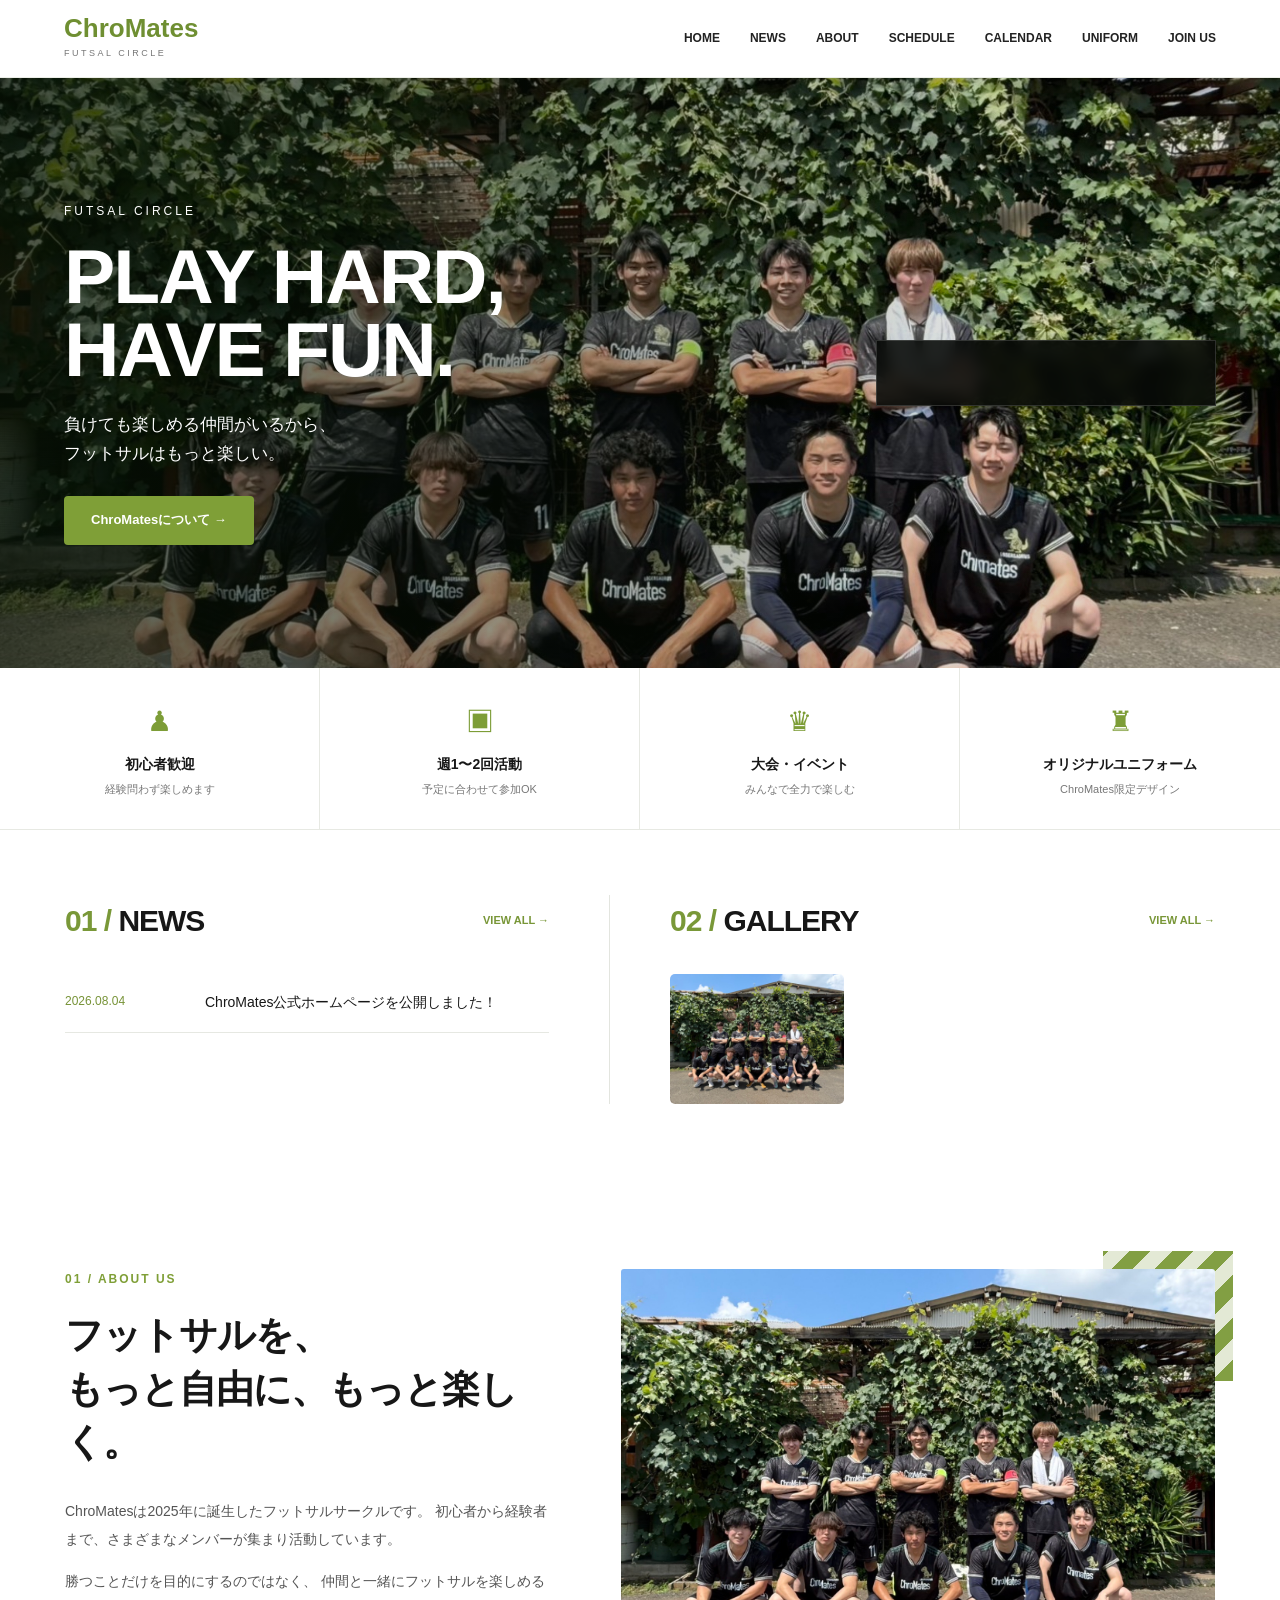
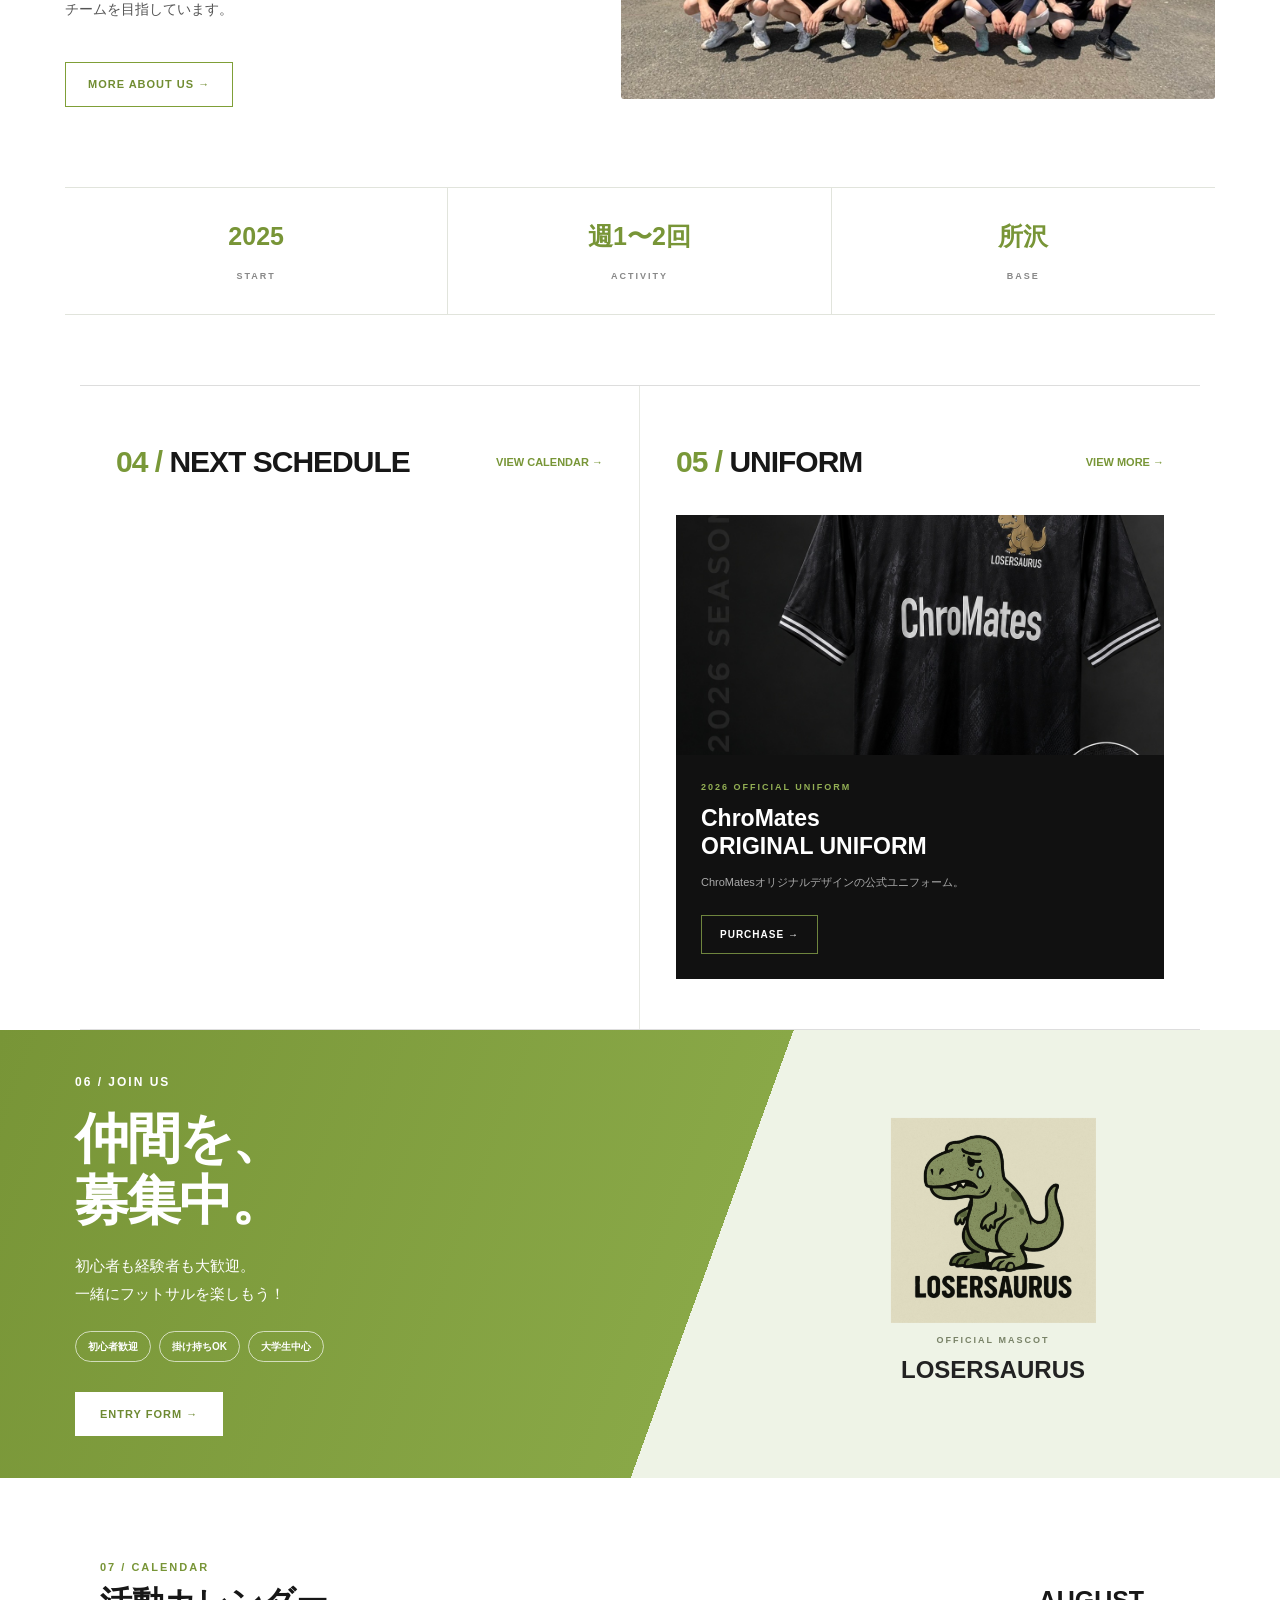
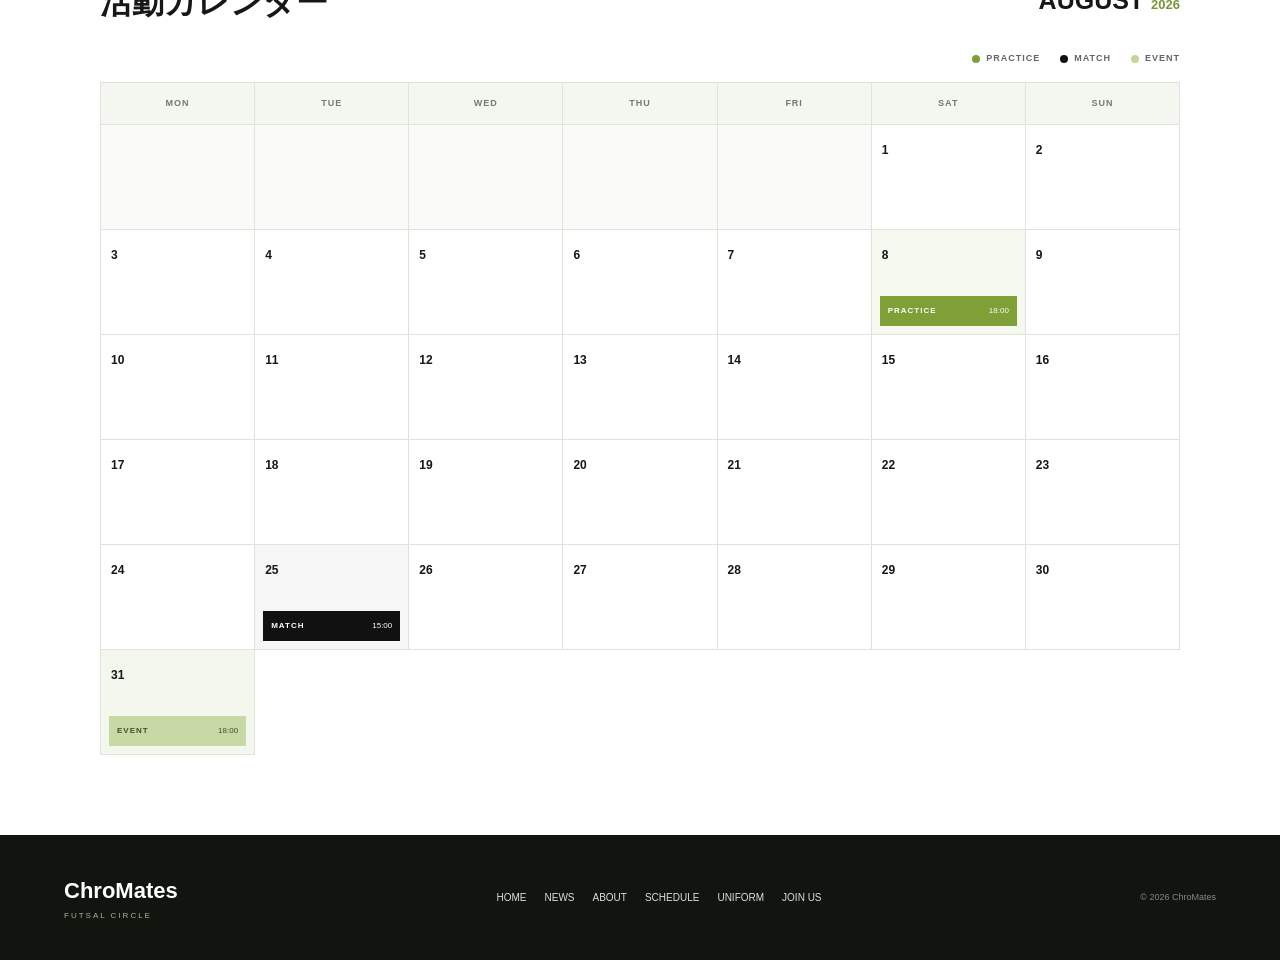
==== Chromates-homepage/index.html @ ce2ed054 "Update index.html" ====
<!DOCTYPE html>
<html lang="ja">

<head>
  <meta name="robots" content="noindex, nofollow, noarchive">
  <meta charset="UTF-8">
  <meta name="viewport" content="width=device-width, initial-scale=1.0">

  <title>ChroMates | Futsal </title>

  <link rel="stylesheet" href="style.css">
</head>

<body>

  <!-- =========================
       HEADER
  ========================== -->
  <header class="header">

    <a href="#home" class="site-logo">
      <strong>ChroMates</strong>
      <span>FUTSAL CIRCLE</span>
    </a>

    <nav class="nav">
      <a href="#home">HOME</a>
      <a href="#news">NEWS</a>
      <a href="#about">ABOUT</a>
      <a href="#schedule">SCHEDULE</a>
      <a href="#calendar">CALENDAR</a>
      <a href="#uniform">UNIFORM</a>
      <a href="#join">JOIN US</a>
    </nav>

  </header>


  <main>

    <!-- =========================
         HERO
    ========================== -->
    <section id="home" class="hero">

      <div class="hero-text">

        <p class="hero-label">FUTSAL CIRCLE</p>

        <h1>
          PLAY HARD,<br>
          HAVE FUN.
        </h1>

        <p class="hero-description">
          負けても楽しめる仲間がいるから、<br>
          フットサルはもっと楽しい。
        </p>

        <a href="#about" class="green-button">
          ChroMatesについて →
        </a>

      </div>


     <div class="next-activity" id="next-activity"></div>

    </section>


    <!-- =========================
         FEATURES
    ========================== -->
    <section class="features">

      <div class="feature">
        <div class="feature-icon">♟</div>
        <h3>初心者歓迎</h3>
        <p>経験問わず楽しめます</p>
      </div>

      <div class="feature">
        <div class="feature-icon">▣</div>
        <h3>週1〜2回活動</h3>
        <p>予定に合わせて参加OK</p>
      </div>

      <div class="feature">
        <div class="feature-icon">♛</div>
        <h3>大会・イベント</h3>
        <p>みんなで全力で楽しむ</p>
      </div>

      <div class="feature">
        <div class="feature-icon">♜</div>
        <h3>オリジナルユニフォーム</h3>
        <p>ChroMates限定デザイン</p>
      </div>

    </section>


    <!-- =========================
         NEWS + GALLERY
    ========================== -->
    <section class="two-column">

      <!-- NEWS -->
      <div id="news" class="content-block">

        <div class="section-heading">

          <h2>
            <span>01 /</span>
            NEWS
          </h2>

          <a href="news.html">VIEW ALL →</a>

        </div>


     <div class="news-list" id="news-list"></div>

      </div>


      <!-- GALLERY -->
      <div class="content-block">

        <div class="section-heading">

          <h2>
            <span>02 /</span>
            GALLERY
          </h2>

          <a href="gallery.html">VIEW ALL →</a>

        </div>

        <div class="gallery-grid" id="home-gallery-grid"></div>
       
      </div>

    </section>


    <!-- ABOUT -->
<section id="about" class="about-section">

  <div class="about-content">

    <p class="about-number">01 / ABOUT US</p>

    <h2>
      フットサルを、<br>
      もっと自由に、もっと楽しく。
    </h2>

    <p class="about-description">
      ChroMatesは2025年に誕生したフットサルサークルです。
      初心者から経験者まで、さまざまなメンバーが集まり活動しています。
    </p>

    <p class="about-description">
      勝つことだけを目的にするのではなく、
      仲間と一緒にフットサルを楽しめるチームを目指しています。
    </p>

    <a href="#" class="about-button">
      MORE ABOUT US →
    </a>

  </div>


  <div class="about-photo">
    <img src="images/team.jpg" alt="ChroMates メンバー">
  </div>


  <div class="about-stats">

    <div class="about-stat">
      <strong>2025</strong>
      <span>START</span>
    </div>

    <div class="about-stat">
      <strong>週1〜2回</strong>
      <span>ACTIVITY</span>
    </div>

    <div class="about-stat">
      <strong>所沢</strong>
      <span>BASE</span>
    </div>

  </div>

</section>

    <!-- =========================
         LOWER CONTENT
    ========================== -->
    <section class="lower-grid">

      <!-- SCHEDULE -->
<div id="schedule" class="lower-block schedule-block">

  <div class="section-heading">
    <h2>
      <span>04 /</span>
      NEXT SCHEDULE
    </h2>

    <a href="#calendar">VIEW CALENDAR →</a>
  </div>


 <div class="schedule-list" id="schedule-list"></div>

</div>

     <!-- UNIFORM -->
<div id="uniform" class="lower-block uniform-block">

  <div class="section-heading">
    <h2>
      <span>05 /</span>
      UNIFORM
    </h2>

    <a href="shop.html">VIEW MORE →</a>
  </div>


  <div class="uniform-card">

    <div class="uniform-image">
      <img src="images/uniform.jpg" alt="ChroMates ユニフォーム">
    </div>

    <div class="uniform-info">

      <p class="uniform-label">
        2026 OFFICIAL UNIFORM
      </p>

      <h3>
        ChroMates<br>
        ORIGINAL UNIFORM
      </h3>

      <p class="uniform-description">
        ChroMatesオリジナルデザインの公式ユニフォーム。
      </p>

      <a href="shop.html" class="uniform-button">
        PURCHASE →
      </a>

    </div>

  </div>

</div>

</section>

    <!-- JOIN US -->
<section id="join" class="join-section">

  <div class="join-inner">

    <div class="join-left">

      <p class="join-number">06 / JOIN US</p>

      <h2>
        仲間を、<br>
        募集中。
      </h2>

      <p class="join-message">
        初心者も経験者も大歓迎。<br>
        一緒にフットサルを楽しもう！
      </p>

      <div class="join-points">
        <span>初心者歓迎</span>
        <span>掛け持ちOK</span>
        <span>大学生中心</span>
      </div>

      <a href="entry.html" class="join-entry">
  ENTRY FORM →
</a>

    </div>

    <div class="join-right">

      <img src="images/losersaurus.jpg"
           alt="ChroMates公式マスコット LOSERSAURUS">

      <p>OFFICIAL MASCOT</p>
      <strong>LOSERSAURUS</strong>

    </div>

  </div>

</section>

   <!-- CALENDAR -->
<section id="calendar" class="calendar-section">

  <div class="calendar-header">

    <div>
      <p class="calendar-number">07 / CALENDAR</p>
      <h2>活動カレンダー</h2>
    </div>

    <div class="calendar-month">
      AUGUST <span>2026</span>
    </div>

  </div>


  <div class="calendar-legend">

    <span class="legend-item">
      <i class="legend-dot practice-dot"></i>
      PRACTICE
    </span>

    <span class="legend-item">
      <i class="legend-dot match-dot"></i>
      MATCH
    </span>

    <span class="legend-item">
      <i class="legend-dot event-dot"></i>
      EVENT
    </span>

  </div>


  <div class="calendar-grid">

    <!-- 曜日 -->
    <div class="calendar-day-name">MON</div>
    <div class="calendar-day-name">TUE</div>
    <div class="calendar-day-name">WED</div>
    <div class="calendar-day-name">THU</div>
    <div class="calendar-day-name">FRI</div>
    <div class="calendar-day-name">SAT</div>
    <div class="calendar-day-name">SUN</div>


    <!-- 2026年8月 -->

    <div class="calendar-day empty"></div>
    <div class="calendar-day empty"></div>
    <div class="calendar-day empty"></div>
    <div class="calendar-day empty"></div>
    <div class="calendar-day empty"></div>

    <div class="calendar-day">
      <span class="day-number">1</span>
    </div>

    <div class="calendar-day">
      <span class="day-number">2</span>
    </div>


    <div class="calendar-day">
      <span class="day-number">3</span>
    </div>

    <div class="calendar-day">
      <span class="day-number">4</span>
    </div>

    <div class="calendar-day">
      <span class="day-number">5</span>
    </div>

    <div class="calendar-day">
      <span class="day-number">6</span>
    </div>

    <div class="calendar-day">
      <span class="day-number">7</span>
    </div>

    <!-- 練習日 -->
    <div class="calendar-day activity-day practice-day">
      <span class="day-number">8</span>

      <div class="calendar-event">
        <strong>PRACTICE</strong>
        <span>18:00</span>
      </div>
    </div>

    <div class="calendar-day">
      <span class="day-number">9</span>
    </div>


    <div class="calendar-day">
      <span class="day-number">10</span>
    </div>

    <div class="calendar-day">
      <span class="day-number">11</span>
    </div>

    <div class="calendar-day">
      <span class="day-number">12</span>
    </div>

    <div class="calendar-day">
      <span class="day-number">13</span>
    </div>

    <div class="calendar-day">
      <span class="day-number">14</span>
    </div>

    <div class="calendar-day">
      <span class="day-number">15</span>
    </div>

    <div class="calendar-day">
      <span class="day-number">16</span>
    </div>


    <div class="calendar-day">
      <span class="day-number">17</span>
    </div>

    <div class="calendar-day">
      <span class="day-number">18</span>
    </div>

    <div class="calendar-day">
      <span class="day-number">19</span>
    </div>

    <div class="calendar-day">
      <span class="day-number">20</span>
    </div>

    <div class="calendar-day">
      <span class="day-number">21</span>
    </div>

    <div class="calendar-day">
      <span class="day-number">22</span>
    </div>

    <div class="calendar-day">
      <span class="day-number">23</span>
    </div>


    <div class="calendar-day">
      <span class="day-number">24</span>
    </div>

    <!-- 試合 -->
    <div class="calendar-day activity-day match-day">
      <span class="day-number">25</span>

      <div class="calendar-event">
        <strong>MATCH</strong>
        <span>15:00</span>
      </div>
    </div>

    <div class="calendar-day">
      <span class="day-number">26</span>
    </div>

    <div class="calendar-day">
      <span class="day-number">27</span>
    </div>

    <div class="calendar-day">
      <span class="day-number">28</span>
    </div>

    <div class="calendar-day">
      <span class="day-number">29</span>
    </div>

    <div class="calendar-day">
      <span class="day-number">30</span>
    </div>


    <!-- イベント -->
    <div class="calendar-day activity-day event-day">
      <span class="day-number">31</span>

      <div class="calendar-event">
        <strong>EVENT</strong>
        <span>18:00</span>
      </div>
    </div>

  </div>

</section>

  </main>


  <!-- =========================
       FOOTER
  ========================== -->
  <footer class="footer">

    <div class="footer-logo">
      <strong>ChroMates</strong>
      <span>FUTSAL CIRCLE</span>
    </div>


    <nav class="footer-nav">
      <a href="#home">HOME</a>
      <a href="#news">NEWS</a>
      <a href="#about">ABOUT</a>
      <a href="#schedule">SCHEDULE</a>
      <a href="#uniform">UNIFORM</a>
      <a href="#join">JOIN US</a>
    </nav>


    <p>
      © 2026 ChroMates
    </p>

  </footer>

  <script src="news-data.js"></script>
<script src="gallery-data.js"></script>
<script src="script.js"></script>
  
  
</body>
</html>
---- Chromates-homepage/style.css ----
* {
  margin: 0;
  padding: 0;
  box-sizing: border-box;
}

html {
  scroll-behavior: smooth;
}

body {
  font-family:
    -apple-system,
    BlinkMacSystemFont,
    "Segoe UI",
    "Yu Gothic",
    "Hiragino Kaku Gothic ProN",
    Meiryo,
    sans-serif;

  background: #ffffff;
  color: #171717;
  line-height: 1.7;
}

img {
  display: block;
  max-width: 100%;
}

a {
  color: inherit;
}


/* =========================
   HEADER
========================= */

.header {
  position: sticky;
  top: 0;
  z-index: 1000;

  height: 78px;

  display: flex;
  justify-content: space-between;
  align-items: center;

  padding: 0 5%;

  background: rgba(255, 255, 255, 0.96);

  border-bottom: 1px solid #eceee8;
}

.site-logo {
  text-decoration: none;

  display: flex;
  flex-direction: column;
}

.site-logo strong {
  font-size: 26px;
  line-height: 1;

  color: #6f8f32;
}

.site-logo span {
  margin-top: 5px;

  font-size: 9px;
  letter-spacing: 2.5px;

  color: #777;
}

.nav {
  display: flex;
  align-items: center;

  gap: 30px;
}

.nav a {
  position: relative;

  text-decoration: none;

  font-size: 12px;
  font-weight: 700;

  color: #222;
}

.nav a::after {
  content: "";

  position: absolute;

  left: 0;
  bottom: -10px;

  width: 0;
  height: 2px;

  background: #7f9f37;

  transition: 0.25s;
}

.nav a:hover::after {
  width: 100%;
}


/* =========================
   HERO
========================= */

.hero {
  min-height: 590px;

  display: flex;
  justify-content: space-between;
  align-items: center;

  gap: 50px;

  padding: 70px 5%;

  background:
    linear-gradient(
      90deg,
      rgba(7, 18, 5, 0.72) 0%,
      rgba(7, 18, 5, 0.42) 42%,
      rgba(7, 18, 5, 0.12) 75%
    ),
    url("images/team.jpg");

  background-size: cover;
  background-position: center;
}

.hero-text {
  max-width: 620px;

  color: white;
}

.hero-label {
  margin-bottom: 18px;

  font-size: 12px;
  letter-spacing: 3px;
}

.hero-text h1 {
  margin-bottom: 25px;

  font-size: clamp(52px, 6vw, 82px);

  line-height: 0.95;
  letter-spacing: -2px;
}

.hero-description {
  margin-bottom: 28px;

  font-size: 17px;
}

.green-button {
  display: inline-block;

  padding: 13px 27px;

  text-decoration: none;

  background: #7f9f37;
  color: white;

  font-size: 13px;
  font-weight: 700;

  border-radius: 4px;

  transition: 0.25s;
}

.green-button:hover {
  background: #68832e;

  transform: translateY(-2px);
}


/* NEXT */

.next-activity {
  width: 340px;

  padding: 32px;

  background: rgba(7, 10, 7, 0.88);

  color: white;

  border: 1px solid rgba(255, 255, 255, 0.15);

  backdrop-filter: blur(7px);
}

.next-label {
  color: #92b64b;

  font-size: 13px;
  font-weight: 800;
}

.next-date {
  margin: 5px 0;

  font-size: 54px;
  font-weight: 800;

  line-height: 1;
}

.next-date span {
  font-size: 15px;

  color: #9abc50;
}

.next-line {
  width: 70px;
  height: 2px;

  margin: 18px 0;

  background: white;
}

.next-activity > p {
  margin-top: 7px;

  font-size: 14px;
}

.outline-button {
  display: block;

  margin-top: 25px;

  padding: 12px 20px;

  text-align: center;

  color: #9cbd55;

  border: 1px solid #7f9f37;

  text-decoration: none;

  font-size: 13px;
  font-weight: 700;

  transition: 0.25s;
}

.outline-button:hover {
  color: white;

  background: #7f9f37;
}


/* =========================
   FEATURES
========================= */

.features {
  display: grid;
  grid-template-columns: repeat(4, 1fr);

  width: 100%;

  background: white;

  border-bottom: 1px solid #e7e9e3;
}

.feature {
  padding: 30px 20px;

  text-align: center;

  border-right: 1px solid #e7e9e3;
}

.feature:last-child {
  border-right: none;
}

.feature-icon {
  margin-bottom: 7px;

  font-size: 28px;

  color: #7d9d37;
}

.feature h3 {
  margin-bottom: 4px;

  font-size: 14px;
}

.feature p {
  color: #777;

  font-size: 11px;
}


/* =========================
   COMMON
========================= */

.section-heading {
  display: flex;
  justify-content: space-between;
  align-items: center;

  margin-bottom: 28px;
}

.section-heading h2 {
  font-size: 30px;

  letter-spacing: -1px;
}

.section-heading h2 span {
  color: #799838;
}

.section-heading a {
  text-decoration: none;

  color: #789637;

  font-size: 11px;
  font-weight: 800;
}


/* =========================
   NEWS + GALLERY
========================= */

.two-column {
  display: grid;
  grid-template-columns: 1fr 1fr;

  max-width: 1220px;

  margin: 0 auto;

  padding: 65px 35px;

  gap: 60px;
}

.content-block:first-child {
  padding-right: 60px;

  border-right: 1px solid #e3e5df;
}


/* NEWS */

.news-item {
  display: grid;
  grid-template-columns: 120px 1fr;

  gap: 20px;

  padding: 17px 0;

  text-decoration: none;

  border-bottom: 1px solid #e6e8e2;

  transition: 0.2s;
}

.news-item:hover {
  padding-left: 6px;
}

.news-item time {
  color: #779337;

  font-size: 12px;
}

.news-item span {
  font-size: 14px;
}


/* GALLERY */

.gallery-grid {
  display: grid;
  grid-template-columns: repeat(3, 1fr);

  gap: 12px;
}

.gallery-grid img {
  width: 100%;
  height: 130px;

  object-fit: cover;

  border-radius: 5px;

  transition: 0.3s;
}

.gallery-grid img:hover {
  transform: scale(1.025);
}


/* =========================
   ABOUT
========================= */

.about-section {
  position: relative;

  display: grid;
  grid-template-columns: 0.9fr 1.1fr;

  max-width: 1220px;

  margin: 0 auto;
  padding: 100px 35px 70px;

  gap: 70px;
}


/* 左側 */

.about-content {
  display: flex;
  flex-direction: column;
  justify-content: center;
}

.about-number {
  margin-bottom: 20px;

  color: #7f9f37;

  font-size: 12px;
  font-weight: 800;

  letter-spacing: 2px;
}

.about-content h2 {
  margin-bottom: 28px;

  font-size: 38px;
  line-height: 1.4;

  letter-spacing: -1px;
}

.about-description {
  margin-bottom: 14px;

  color: #555;

  font-size: 14px;
  line-height: 2;
}

.about-button {
  width: fit-content;

  margin-top: 25px;
  padding: 12px 22px;

  text-decoration: none;

  color: #718d32;

  border: 1px solid #7f9f37;

  font-size: 11px;
  font-weight: 800;

  letter-spacing: 1px;

  transition: 0.25s;
}

.about-button:hover {
  background: #7f9f37;
  color: white;
}


/* 右側の写真 */

.about-photo {
  position: relative;
}

.about-photo img {
  width: 100%;
  height: 430px;

  object-fit: cover;

  border-radius: 3px;
}


/* 写真後ろのアクセント */

.about-photo::before {
  content: "";

  position: absolute;

  top: -18px;
  right: -18px;

  width: 130px;
  height: 130px;

  background:
    repeating-linear-gradient(
      -45deg,
      #829f43,
      #829f43 15px,
      #e3e9d5 15px,
      #e3e9d5 30px
    );

  z-index: -1;
}


/* 下の数字 */

.about-stats {
  grid-column: 1 / -1;

  display: grid;
  grid-template-columns: repeat(3, 1fr);

  margin-top: 10px;

  border-top: 1px solid #e1e4dc;
  border-bottom: 1px solid #e1e4dc;
}

.about-stat {
  padding: 27px 20px;

  text-align: center;

  border-right: 1px solid #e1e4dc;
}

.about-stat:last-child {
  border-right: none;
}

.about-stat strong {
  display: block;

  margin-bottom: 3px;

  color: #789537;

  font-size: 25px;
}

.about-stat span {
  color: #888;

  font-size: 9px;
  font-weight: 700;

  letter-spacing: 2px;
}

/* =========================
   CALENDAR
========================= */

.calendar-section {
  max-width: 1120px;
  margin: 80px auto;
  padding: 0 20px;
}

.calendar-header {
  display: flex;
  justify-content: space-between;
  align-items: flex-end;

  margin-bottom: 30px;
}

.calendar-number {
  margin-bottom: 6px;

  color: #789537;

  font-size: 11px;
  font-weight: 800;

  letter-spacing: 2px;
}

.calendar-header h2 {
  font-size: 32px;
  line-height: 1.2;
}

.calendar-month {
  font-size: 25px;
  font-weight: 800;
}

.calendar-month span {
  color: #789537;

  font-size: 13px;
}


/* 凡例 */

.calendar-legend {
  display: flex;
  justify-content: flex-end;

  gap: 20px;

  margin-bottom: 15px;
}

.legend-item {
  display: flex;
  align-items: center;

  gap: 6px;

  color: #666;

  font-size: 9px;
  font-weight: 800;

  letter-spacing: 1px;
}

.legend-dot {
  width: 8px;
  height: 8px;

  display: inline-block;

  border-radius: 50%;
}

.practice-dot {
  background: #7f9f37;
}

.match-dot {
  background: #111;
}

.event-dot {
  background: #c3d79c;
}


/* カレンダー本体 */

.calendar-grid {
  display: grid;
  grid-template-columns: repeat(7, 1fr);

  border-top: 1px solid #dfe3da;
  border-left: 1px solid #dfe3da;
}

.calendar-day-name {
  padding: 13px 5px;

  text-align: center;

  background: #f4f6f0;

  border-right: 1px solid #dfe3da;
  border-bottom: 1px solid #dfe3da;

  color: #777;

  font-size: 9px;
  font-weight: 800;

  letter-spacing: 1px;
}

.calendar-day {
  position: relative;

  min-height: 105px;

  padding: 10px;

  background: white;

  border-right: 1px solid #dfe3da;
  border-bottom: 1px solid #dfe3da;
}

.calendar-day.empty {
  background: #fafbf8;
}

.day-number {
  font-size: 12px;
  font-weight: 700;
}


/* イベント共通 */

.activity-day {
  overflow: hidden;
}

.calendar-event {
  position: absolute;

  left: 8px;
  right: 8px;
  bottom: 8px;

  padding: 8px;

  display: flex;
  justify-content: space-between;
  align-items: center;

  font-size: 8px;
}

.calendar-event strong {
  font-size: 8px;

  letter-spacing: 1px;
}

.calendar-event span {
  font-size: 8px;
}


/* 練習 */

.practice-day {
  background: #f6f9f0;
}

.practice-day .calendar-event {
  background: #7f9f37;
  color: white;
}


/* 試合 */

.match-day {
  background: #f6f6f6;
}

.match-day .calendar-event {
  background: #111;
  color: white;
}


/* イベント */

.event-day {
  background: #f4f7ed;
}

.event-day .calendar-event {
  background: #c7d9a5;
  color: #435126;
}


/* hover */

.calendar-day:not(.empty) {
  transition: 0.2s;
}

.calendar-day:not(.empty):hover {
  background: #f1f5e9;
}


/* =========================
   CALENDAR MOBILE
========================= */

@media (max-width: 900px) {

  .calendar-section {
    margin: 55px auto;
    padding: 0 15px;
  }

  .calendar-header {
    align-items: flex-start;
    flex-direction: column;

    gap: 15px;
  }

  .calendar-header h2 {
    font-size: 27px;
  }

  .calendar-month {
    font-size: 21px;
  }

  .calendar-legend {
    justify-content: flex-start;
    flex-wrap: wrap;

    gap: 12px;
  }

  .calendar-day-name {
    padding: 10px 1px;

    font-size: 7px;
  }

  .calendar-day {
    min-height: 75px;

    padding: 5px;
  }

  .day-number {
    font-size: 10px;
  }

  .calendar-event {
    left: 3px;
    right: 3px;
    bottom: 3px;

    padding: 4px;

    flex-direction: column;
    align-items: flex-start;
  }

  .calendar-event strong {
    font-size: 6px;
  }

  .calendar-event span {
    font-size: 6px;
  }
}

/* スマホ */

@media (max-width: 900px) {

  .about-section {
    grid-template-columns: 1fr;

    padding: 70px 20px 50px;

    gap: 35px;
  }

  .about-content h2 {
    font-size: 30px;
  }

  .about-photo img {
    height: 280px;
  }

  .about-photo::before {
    width: 90px;
    height: 90px;

    top: -10px;
    right: -10px;
  }

  .about-stats {
    grid-column: auto;

    margin-top: 5px;
  }

  .about-stat {
    padding: 20px 8px;
  }

  .about-stat strong {
    font-size: 18px;
  }

  .about-stat span {
    font-size: 8px;
  }
}


/* 写真後ろのアクセント */

.about-photo::before {
  content: "";

  position: absolute;

  top: -18px;
  right: -18px;

  width: 130px;
  height: 130px;

  background:
    repeating-linear-gradient(
      -45deg,
      #829f43,
      #829f43 15px,
      #e3e9d5 15px,
      #e3e9d5 30px
    );

  z-index: -1;
}


/* 下の数字 */

.about-stats {
  grid-column: 1 / -1;

  display: grid;
  grid-template-columns: repeat(3, 1fr);

  margin-top: 10px;

  border-top: 1px solid #e1e4dc;
  border-bottom: 1px solid #e1e4dc;
}

.about-stat {
  padding: 27px 20px;

  text-align: center;

  border-right: 1px solid #e1e4dc;
}

.about-stat:last-child {
  border-right: none;
}

.about-stat strong {
  display: block;

  margin-bottom: 3px;

  color: #789537;

  font-size: 25px;
}

.about-stat span {
  color: #888;

  font-size: 9px;
  font-weight: 700;

  letter-spacing: 2px;
}


/* スマホ */

@media (max-width: 900px) {

  .about-section {
    grid-template-columns: 1fr;

    padding: 70px 20px 50px;

    gap: 35px;
  }

  .about-content h2 {
    font-size: 30px;
  }

  .about-photo img {
    height: 280px;
  }

  .about-photo::before {
    width: 90px;
    height: 90px;

    top: -10px;
    right: -10px;
  }

  .about-stats {
    grid-column: auto;

    margin-top: 5px;
  }

  .about-stat {
    padding: 20px 8px;
  }

  .about-stat strong {
    font-size: 18px;
  }

  .about-stat span {
    font-size: 8px;
  }
}


/* =========================
   LOWER 3 COLUMN
========================= */

 .lower-grid {
  max-width: 1120px;
  margin: 0 auto;

  display: grid;
  grid-template-columns: 1fr 1fr;

  border-top: 1px solid #ddd;
  border-bottom: 1px solid #ddd;
}

.lower-block {
  min-height: 420px;

  padding: 50px 36px;

  border-right: 1px solid #e6e8e2;
}

.lower-block:last-child {
  border-right: none;
}


/* =========================
   SCHEDULE
========================= */

.schedule-block {
  background: white;
}

.schedule-list {
  display: flex;
  flex-direction: column;
}

.schedule-card {
  display: grid;
  grid-template-columns: 85px 1fr;

  gap: 22px;

  padding: 22px 0;

  border-bottom: 1px solid #e5e8e0;
}

.schedule-card:last-child {
  border-bottom: none;
}


/* 日付 */

.schedule-date {
  display: flex;
  flex-direction: column;
  align-items: center;
  justify-content: center;

  min-height: 85px;

  background: #f1f5e9;
}

.schedule-date strong {
  font-size: 40px;
  line-height: 1;

  color: #171717;
}

.schedule-date span {
  margin-top: 5px;

  font-size: 10px;
  font-weight: 800;

  letter-spacing: 2px;

  color: #789537;
}


/* 内容 */

.schedule-info {
  display: flex;
  flex-direction: column;
  justify-content: center;
}

.schedule-top {
  display: flex;
  justify-content: space-between;
  align-items: center;

  margin-bottom: 5px;
}

.schedule-type {
  display: inline-block;

  padding: 3px 8px;

  font-size: 9px;
  font-weight: 800;

  letter-spacing: 1px;

  border-radius: 999px;
}


/* 練習 */

.practice {
  background: #edf4df;
  color: #6f8d32;
}


/* 試合 */

.match {
  background: #171717;
  color: white;
}


/* イベント */

.event {
  background: #dfe8c9;
  color: #587020;
}

.schedule-day {
  color: #999;

  font-size: 10px;
  font-weight: 700;
}

.schedule-info h3 {
  margin-bottom: 4px;

  font-size: 16px;
}

.schedule-time {
  color: #769437;

  font-size: 13px;
  font-weight: 700;
}

.schedule-place {
  margin-top: 3px;

  color: #777;

  font-size: 11px;
}


/* スマホ */

@media (max-width: 900px) {

  .schedule-card {
    grid-template-columns: 72px 1fr;

    gap: 15px;
  }

  .schedule-date {
    min-height: 75px;
  }

  .schedule-date strong {
    font-size: 32px;
  }

  .schedule-info h3 {
    font-size: 14px;
  }
}


/* =========================
   UNIFORM
========================= */

.uniform-block {
  background: #fff;
}

.uniform-card {
  overflow: hidden;

  background: #111;
  color: white;
}

.uniform-image {
  position: relative;

  height: 240px;

  overflow: hidden;

  background: #eeeeea;
}

.uniform-image img {
  width: 100%;
  height: 100%;

  object-fit: cover;

  transition: 0.4s;
}

.uniform-card:hover .uniform-image img {
  transform: scale(1.04);
}


.uniform-info {
  padding: 25px;
}

.uniform-label {
  margin-bottom: 8px;

  color: #93af54;

  font-size: 9px;
  font-weight: 800;

  letter-spacing: 2px;
}

.uniform-info h3 {
  margin-bottom: 12px;

  font-size: 23px;
  line-height: 1.25;
}

.uniform-description {
  margin-bottom: 22px;

  color: #aaa;

  font-size: 11px;
  line-height: 1.8;
}

.uniform-button {
  display: inline-block;

  padding: 10px 18px;

  color: white;

  text-decoration: none;

  border: 1px solid #6f853e;

  font-size: 10px;
  font-weight: 800;

  letter-spacing: 1px;

  transition: 0.25s;
}

.uniform-button:hover {
  background: #7f9f37;
  border-color: #7f9f37;
}

/* =========================
   JOIN US
========================= */

.join-section {
  margin-top: 0;

  background:
    linear-gradient(
      110deg,
      #789537 0%,
      #89a847 55%,
      #eef3e6 55%,
      #eef3e6 100%
    );
}

.join-inner {
  max-width: 1220px;

  min-height: 360px;

  margin: 0 auto;
  padding: 42px 45px;

  display: grid;
  grid-template-columns: 1.2fr 0.8fr;

  align-items: center;

  gap: 70px;
}


/* 左側 */

.join-left {
  color: white;
}

.join-number {
  margin-bottom: 15px;

  font-size: 12px;
  font-weight: 800;

  letter-spacing: 2px;
}

.join-left h2 {
  margin-bottom: 20px;

  font-size: 54px;
  line-height: 1.15;

  letter-spacing: -2px;
}

.join-message {
  margin-bottom: 22px;

  font-size: 15px;
  line-height: 1.9;
}


/* 特徴 */

.join-points {
  display: flex;
  flex-wrap: wrap;

  gap: 8px;

  margin-bottom: 30px;
}

.join-points span {
  padding: 6px 12px;

  border: 1px solid rgba(255, 255, 255, 0.65);

  border-radius: 999px;

  font-size: 10px;
  font-weight: 700;
}


/* 入会ボタン */

.join-entry {
  display: inline-block;

  padding: 13px 25px;

  background: white;
  color: #6e8a32;

  text-decoration: none;

  font-size: 11px;
  font-weight: 800;

  letter-spacing: 1px;

  transition: 0.25s;
}

.join-entry:hover {
  transform: translateY(-2px);

  background: #111;
  color: white;
}


/* マスコット側 */

.join-right {
  text-align: center;
}

.join-right img {
  width: 205px;

  margin: 0 auto 10px;

  display: block;

  mix-blend-mode: multiply;
}

.join-right p {
  margin-bottom: 2px;

  color: #788267;

  font-size: 9px;
  font-weight: 800;

  letter-spacing: 2px;
}

.join-right strong {
  color: #222;

  font-size: 24px;
}


/* スマホ */

@media (max-width: 900px) {

  .join-section {
    background: #eef3e6;
  }

  .join-inner {
    max-width: none;

    min-height: 0;

    margin: 0;
    padding: 0;

    display: block;
  }


  /* 募集部分 */

  .join-left {
    width: 100%;

    padding: 50px 28px 55px;

    background: #789537;

    color: white;
  }

  .join-left h2 {
    margin-bottom: 25px;

    font-size: 44px;
    line-height: 1.1;
  }

  .join-message {
    font-size: 15px;
    line-height: 1.9;
  }

  .join-points {
    margin-bottom: 28px;
  }


  /* マスコット */

  .join-right {
    width: 100%;

    padding: 45px 20px 50px;

    background: #eef3e6;

    text-align: center;
  }

  .join-right img {
    display: block;

    width: 190px;
    height: auto;

    margin: 0 auto 15px;

    mix-blend-mode: multiply;
  }

  .join-right p {
    margin-bottom: 5px;
  }

  .join-right strong {
    font-size: 22px;
  }

}

/* スマホ */

@media (max-width: 900px) {

  .uniform-image {
    height: 260px;
  }

  .uniform-info h3 {
    font-size: 21px;
  }
}


/* JOIN */

.join-block {
  position: relative;

  overflow: hidden;
}

.join-block > h3 {
  margin-bottom: 12px;

  font-size: 23px;
}

.join-block > p {
  margin-bottom: 5px;

  font-size: 13px;
}

.join-content {
  display: flex;
  justify-content: space-between;
  align-items: flex-end;
  gap: 20px;
}

.join-text {
  flex: 1;
}

.join-text h3 {
  margin-bottom: 15px;
  font-size: 23px;
}

.join-text p {
  margin-bottom: 6px;
  font-size: 13px;
}

.join-text .green-button {
  margin-top: 25px;
}

.mascot-image {
  width: 150px;
  flex-shrink: 0;
}

.mascot-image img {
  width: 100%;
  height: auto;
  display: block;
}


/* =========================
   CALENDAR CTA
========================= */

.calendar-link {
  max-width: 1220px;

  margin: 55px auto;

  padding: 35px;

  display: flex;
  justify-content: space-between;
  align-items: center;

  background: #f0f4e8;
}

.calendar-link span {
  color: #759134;

  font-size: 11px;
  font-weight: 800;

  letter-spacing: 2px;
}

.calendar-link h2 {
  margin-top: 5px;

  font-size: 24px;
}

.calendar-link a {
  padding: 12px 25px;

  text-decoration: none;

  color: white;

  background: #789437;

  font-size: 12px;
  font-weight: 700;
}


/* =========================
   FOOTER
========================= */

.footer {
  min-height: 125px;

  padding: 35px 5%;

  display: flex;
  justify-content: space-between;
  align-items: center;

  gap: 30px;

  background: #111510;
  color: white;
}

.footer-logo {
  display: flex;
  flex-direction: column;
}

.footer-logo strong {
  font-size: 22px;
}

.footer-logo span {
  font-size: 8px;

  letter-spacing: 2px;

  color: #a9b39b;
}

.footer-nav {
  display: flex;

  gap: 18px;
}

.footer-nav a {
  text-decoration: none;

  color: #ddd;

  font-size: 10px;
}

.footer > p {
  color: #888;

  font-size: 9px;
}


/* =========================
   MOBILE
========================= */

@media (max-width: 900px) {

  .header {
    height: 65px;

    padding: 0 20px;
  }

  .site-logo strong {
    font-size: 21px;
  }

  .nav {
    display: none;
  }


  .hero {
    min-height: auto;

    flex-direction: column;
    align-items: stretch;

    padding: 80px 22px 35px;

    background-position: center;
  }

  .hero-text h1 {
    font-size: 52px;
  }

  .hero-description {
    font-size: 14px;
  }

  .next-activity {
    width: 100%;
  }


  .features {
    grid-template-columns: repeat(2, 1fr);
  }

  .feature {
    border-bottom: 1px solid #e7e9e3;
  }


  .two-column {
    grid-template-columns: 1fr;

    padding: 45px 20px;

    gap: 45px;
  }

  .content-block:first-child {
    padding-right: 0;

    border-right: none;
  }


  .gallery-grid {
    grid-template-columns: repeat(2, 1fr);
  }


  .about-section {
    grid-template-columns: 1fr;

    padding: 50px 20px;

    gap: 35px;
  }

  .about-content h3 {
    font-size: 29px;
  }

  .about-photo img {
    height: 260px;
  }


  .lower-grid {
    grid-template-columns: 1fr;
  }

  .lower-block {
    min-height: auto;

    border-right: none;
    border-bottom: 1px solid #e6e8e2;
  }

  .lower-block:last-child {
    border-bottom: none;
  }


  .calendar-link {
    margin: 35px 20px;

    flex-direction: column;
    align-items: flex-start;

    gap: 20px;
  }


  .footer {
    flex-direction: column;
    align-items: flex-start;
  }

  .footer-nav {
    flex-wrap: wrap;
  }
}

/* =========================
   ENTRY PAGE
========================= */

.entry-page {
  min-height: 100vh;
  background: #f5f7f1;
}


/* HEADER */

.entry-header-simple {
  height: 78px;

  display: flex;
  justify-content: space-between;
  align-items: center;

  padding: 0 5%;

  background: white;
  border-bottom: 1px solid #e5e8e0;
}

.entry-logo {
  display: flex;
  flex-direction: column;

  text-decoration: none;
}

.entry-logo strong {
  color: #789537;

  font-size: 26px;
  line-height: 1;
}

.entry-logo span {
  margin-top: 5px;

  color: #777;

  font-size: 9px;
  letter-spacing: 2.5px;
}

.back-home {
  color: #555;

  text-decoration: none;

  font-size: 10px;
  font-weight: 800;
  letter-spacing: 1px;

  transition: 0.2s;
}

.back-home:hover {
  color: #789537;
}


/* =========================
   MAIN
========================= */

.entry-main {
  max-width: 1150px;
  min-height: calc(100vh - 150px);

  margin: 0 auto;
  padding: 75px 35px;

  display: grid;
  grid-template-columns: 0.85fr 1.15fr;

  align-items: center;

  gap: 100px;
}


/* 左側 */

.entry-intro {
  position: relative;
}

.entry-number {
  margin-bottom: 18px;

  color: #789537;

  font-size: 11px;
  font-weight: 800;

  letter-spacing: 2px;
}

.entry-intro h1 {
  margin-bottom: 30px;

  font-size: 70px;
  line-height: 0.9;

  letter-spacing: -3px;

  color: #171717;
}

.entry-message {
  color: #555;

  font-size: 14px;
  line-height: 2;
}


/* 左下のアクセント */

.entry-intro::after {
  content: "";

  display: block;

  width: 80px;
  height: 4px;

  margin-top: 35px;

  background: #789537;
}


/* =========================
   FORM CARD
========================= */

.entry-form-area {
  padding: 45px;

  background: white;

  border: 1px solid #e3e6dd;

  box-shadow:
    0 18px 50px rgba(40, 55, 25, 0.06);
}

.entry-form-title {
  margin-bottom: 35px;
}

.entry-form-title span {
  color: #789537;

  font-size: 12px;
  font-weight: 800;

  letter-spacing: 2px;
}

.entry-form-title p {
  margin-top: 5px;

  color: #777;

  font-size: 12px;
}


/* フォーム */

.entry-form {
  display: flex;
  flex-direction: column;

  gap: 24px;
}

.form-group {
  display: flex;
  flex-direction: column;

  gap: 8px;
}

.form-group label {
  color: #222;

  font-size: 12px;
  font-weight: 700;
}


/* 必須・任意 */

.required,
.optional {
  display: inline-block;

  margin-left: 7px;
  padding: 2px 7px;

  font-size: 8px;
  font-weight: 800;

  border-radius: 999px;
}

.required {
  background: #789537;
  color: white;
}

.optional {
  background: #edf2e4;
  color: #6e8736;
}


/* 入力欄 */

.form-group input,
.form-group select {
  width: 100%;

  padding: 14px 15px;

  background: #fafbf8;

  color: #222;

  border: 1px solid #dfe3da;
  border-radius: 2px;

  font-family: inherit;
  font-size: 14px;

  outline: none;

  transition: 0.2s;
}

.form-group input:focus,
.form-group select:focus {
  background: white;

  border-color: #789537;

  box-shadow:
    0 0 0 3px rgba(120, 149, 55, 0.08);
}


/* SEND */

.entry-submit {
  width: 100%;

  margin-top: 8px;
  padding: 16px 25px;

  background: #789537;
  color: white;

  border: none;

  font-size: 11px;
  font-weight: 800;
  letter-spacing: 1.5px;

  cursor: pointer;

  transition: 0.25s;
}

.entry-submit:hover {
  background: #151515;

  transform: translateY(-2px);
}


/* =========================
   ENTRY FOOTER
========================= */

.entry-footer {
  padding: 25px 5%;

  background: #151914;
  color: #8d9487;

  text-align: center;

  font-size: 9px;
}


/* =========================
   ENTRY MOBILE
========================= */

@media (max-width: 900px) {

  .entry-header-simple {
    height: 65px;

    padding: 0 20px;
  }

  .entry-logo strong {
    font-size: 21px;
  }

  .back-home {
    font-size: 8px;
  }

  .entry-main {
    grid-template-columns: 1fr;

    min-height: auto;

    padding: 55px 20px;

    gap: 45px;
  }

  .entry-intro h1 {
    font-size: 55px;
  }

  .entry-form-area {
    padding: 30px 22px;
  }
}

/* =========================
   THANKS PAGE
========================= */

.thanks-main {
  min-height: 100vh;

  display: flex;
  flex-direction: column;
  justify-content: center;
  align-items: center;

  padding: 40px 20px;

  text-align: center;
}

.thanks-main > p:first-child {
  margin-bottom: 15px;

  color: #789537;

  font-size: 11px;
  font-weight: 800;
  letter-spacing: 2px;
}

.thanks-main h1 {
  margin-bottom: 25px;

  font-size: 70px;
  line-height: 0.9;

  letter-spacing: -3px;
}

.thanks-main p {
  color: #555;
  line-height: 2;
}

.thanks-main a {
  display: inline-block;

  margin-top: 30px;
  padding: 12px 22px;

  background: #789537;
  color: white;

  text-decoration: none;

  font-size: 11px;
  font-weight: 800;
}

/* =========================
   FINAL MOBILE ADJUSTMENT
========================= */

@media (max-width: 600px) {

  /* ページ全体の横はみ出し防止 */
  html,
  body {
    width: 100%;
    overflow-x: hidden;
  }


  /* HERO */
  .hero {
    padding: 55px 25px 35px;
  }

  .hero-text h1 {
    font-size: 48px;
    line-height: 1;
  }


  /* ABOUT */
  .about-section {
    padding: 70px 15px 50px;
    gap: 35px;
  }

  .about-content h2 {
    font-size: 30px;
    line-height: 1.45;
    letter-spacing: -0.5px;
  }

  .about-description {
    font-size: 13px;
    line-height: 2;
  }

  .about-photo img {
    height: auto;
    aspect-ratio: 4 / 3;
    object-fit: cover;
  }

  .about-photo::before {
    right: -5px;
  }


  /* ABOUT STATS */
  .about-stats {
    width: 100%;
    grid-template-columns: repeat(3, 1fr);
  }

  .about-stat {
    padding: 20px 5px;
  }

  .about-stat strong {
    font-size: 18px;
  }


  /* NEXT SCHEDULE */
  .lower-block {
    padding: 45px 18px;
  }

  .schedule-card {
    grid-template-columns: 72px minmax(0, 1fr);
    gap: 15px;
  }

  .schedule-info {
    min-width: 0;
  }

  .schedule-info h3 {
    font-size: 14px;
  }


  /* UNIFORM */
  .uniform-image {
    height: auto;
    aspect-ratio: 1 / 1;
  }

  .uniform-info {
    padding: 25px;
  }

  .uniform-info h3 {
    font-size: 21px;
  }


  /* JOIN US */
  .join-left {
    padding: 50px 24px 55px;
  }

  .join-left h2 {
    font-size: 44px;
    line-height: 1.1;
  }


  /* CALENDAR */
  .calendar-section {
    padding: 0 14px;
  }

  .calendar-grid {
    width: 100%;
  }

  .calendar-day {
    min-width: 0;
    min-height: 75px;
    padding: 5px;
  }

  .calendar-event {
    left: 3px;
    right: 3px;
    bottom: 3px;
    padding: 4px 2px;
  }

  .calendar-event strong,
  .calendar-event span {
    font-size: 6px;
  }


  /* FOOTER */
  .footer {
    padding: 35px 16px;
  }
}

/* =========================
   NEWS PAGE
========================= */

.news-page {
  min-height: 70vh;
  background: #fff;
  padding: 100px 20px;
}

.news-page-inner {
  width: min(1000px, 100%);
  margin: 0 auto;
}

.news-page-heading {
  margin-bottom: 60px;
}

.news-page-heading p {
  margin: 0 0 15px;
  color: #7c9f32;
  font-size: 13px;
  font-weight: 800;
  letter-spacing: 3px;
}

.news-page-heading h1 {
  margin: 0;
  color: #111;
  font-size: clamp(50px, 8vw, 90px);
  line-height: 1;
  font-weight: 900;
}

.news-page-heading span {
  display: block;
  margin-top: 20px;
  color: #777;
  font-size: 14px;
}


/* ニュース一覧 */

.news-page-list {
  border-top: 1px solid #ddd;
}

.news-page-item {
  display: grid;
  grid-template-columns: 160px 1fr 40px;
  align-items: center;

  min-height: 100px;
  padding: 20px 10px;

  border-bottom: 1px solid #ddd;

  color: #111;
  text-decoration: none;

  transition: 0.2s;
}

.news-page-item time {
  color: #7c9f32;
  font-size: 13px;
  font-weight: 700;
}

.news-page-item span {
  font-size: 16px;
  font-weight: 600;
}

.news-page-item b {
  font-size: 20px;
  text-align: right;
}

.news-page-item:hover {
  padding-left: 20px;
  background: #f5f7ef;
}


/* ニュース0件 */

.news-empty {
  padding: 70px 10px;
  border-bottom: 1px solid #ddd;
}

.news-empty p {
  margin: 0;
  color: #777;
  font-size: 14px;
}


/* NEWS PAGE - SMARTPHONE */

@media (max-width: 600px) {

  .news-page {
    padding: 70px 15px;
  }

  .news-page-heading {
    margin-bottom: 40px;
  }

  .news-page-heading h1 {
    font-size: 52px;
  }

  .news-page-item {
    grid-template-columns: 1fr 25px;
    gap: 8px;

    min-height: 90px;
    padding: 18px 5px;
  }

  .news-page-item time {
    grid-column: 1;
    font-size: 11px;
  }

  .news-page-item span {
    grid-column: 1;
    font-size: 14px;
  }

  .news-page-item b {
    grid-column: 2;
    grid-row: 1 / 3;
  }

}

/* =========================
   NEWS ARTICLE PAGE
========================= */

.article-page {
  min-height: 70vh;
  padding: 90px 20px 110px;
  background: #ffffff;
}

.article-inner {
  width: min(900px, 100%);
  margin: 0 auto;
}


/* 記事上部 */

.article-header {
  margin-bottom: 45px;
}

.article-back {
  display: inline-block;
  margin-bottom: 30px;

  color: #789537;
  text-decoration: none;

  font-size: 11px;
  font-weight: 800;
  letter-spacing: 1px;
}

.article-header time {
  display: block;
  margin-bottom: 15px;

  color: #789537;

  font-size: 12px;
  font-weight: 700;
  letter-spacing: 1px;
}

.article-header h1 {
  max-width: 800px;

  margin: 0;

  color: #111;

  font-size: clamp(36px, 6vw, 62px);
  line-height: 1.25;
  letter-spacing: -1.5px;
}


/* メイン画像 */

.article-image {
  margin-bottom: 50px;
}

.article-image img {
  width: 100%;
  max-height: 560px;

  object-fit: cover;

  border-radius: 3px;
}


/* 本文 */

.article-body {
  max-width: 760px;
  margin: 0 auto;
}

.article-body p {
  margin-bottom: 25px;

  color: #444;

  font-size: 15px;
  line-height: 2;
}


/* 記事下部 */

.article-bottom {
  max-width: 760px;

  margin: 60px auto 0;
  padding-top: 30px;

  border-top: 1px solid #e1e4dc;
}

.article-bottom a {
  color: #789537;

  text-decoration: none;

  font-size: 11px;
  font-weight: 800;
  letter-spacing: 1px;
}

.article-back:hover,
.article-bottom a:hover {
  color: #111;
}


/* =========================
   NEWS ARTICLE MOBILE
========================= */

@media (max-width: 600px) {

  .article-page {
    padding: 65px 18px 80px;
  }

  .article-header {
    margin-bottom: 30px;
  }

  .article-back {
    margin-bottom: 22px;
  }

  .article-header h1 {
    font-size: 34px;
    line-height: 1.35;
    letter-spacing: -0.5px;
  }

  .article-image {
    margin-bottom: 35px;
  }

  .article-image img {
    max-height: 320px;
  }

  .article-body p {
    font-size: 14px;
    line-height: 1.9;
  }

  .article-bottom {
    margin-top: 45px;
  }

}

/* =========================
   SHOP PAGE
========================= */

.shop-page {
  min-height: 70vh;
  padding: 90px 20px 110px;
  background: #ffffff;
}

.shop-inner {
  width: min(1180px, 100%);
  margin: 0 auto;
}


/* SHOP HEADING */

.shop-heading {
  margin-bottom: 50px;
}

.shop-heading p {
  margin-bottom: 12px;

  color: #789537;

  font-size: 12px;
  font-weight: 800;
  letter-spacing: 2px;
}

.shop-heading h1 {
  margin: 0;

  color: #111;

  font-size: clamp(48px, 7vw, 82px);
  line-height: 1;
  letter-spacing: -2px;
}

.shop-heading span {
  display: block;

  margin-top: 18px;

  color: #777;

  font-size: 14px;
}


/* PRE ORDER NOTICE */

.shop-notice {
  margin-bottom: 60px;
  padding: 28px 32px;

  display: flex;
  justify-content: space-between;
  align-items: center;

  gap: 40px;

  background: #111;
  color: white;
}

.shop-notice span {
  color: #9abb50;

  font-size: 10px;
  font-weight: 800;

  letter-spacing: 2px;
}

.shop-notice h2 {
  margin-top: 4px;

  font-size: 25px;
}

.shop-notice p {
  color: #bbb;

  font-size: 12px;
  line-height: 1.9;
}


/* GOODS GRID */

.goods-grid {
  display: grid;

  grid-template-columns:
    repeat(4, minmax(0, 1fr));

  gap: 38px 20px;
}


/* GOODS CARD */

.goods-card {
  display: block;

  color: #111;
  text-decoration: none;
}

.goods-image {
  position: relative;

  overflow: hidden;

  aspect-ratio: 1 / 1;

  background: #f2f3ef;
}

.goods-image img {
  width: 100%;
  height: 100%;

  object-fit: cover;

  transition: transform 0.35s ease;
}

.goods-card:hover .goods-image img {
  transform: scale(1.035);
}


/* PRE ORDER LABEL */

.goods-status {
  position: absolute;

  top: 12px;
  left: 12px;

  padding: 6px 9px;

  background: #789537;
  color: white;

  font-size: 8px;
  font-weight: 800;

  letter-spacing: 1.2px;
}


/* GOODS INFO */

.goods-info {
  padding: 17px 2px 0;
}

.goods-name-en {
  margin-bottom: 5px;

  color: #789537;

  font-size: 9px;
  font-weight: 800;

  letter-spacing: 1.5px;
}

.goods-info h2 {
  min-height: 46px;

  margin-bottom: 8px;

  color: #111;

  font-size: 16px;
  line-height: 1.4;
}

.goods-price {
  display: block;

  margin-bottom: 15px;

  font-size: 18px;
}

.goods-view {
  display: inline-block;

  color: #777;

  font-size: 9px;
  font-weight: 800;

  letter-spacing: 1px;

  transition: 0.2s;
}

.goods-card:hover .goods-view {
  color: #789537;
  transform: translateX(3px);
}


/* =========================
   SHOP TABLET
========================= */

@media (max-width: 900px) {

  .shop-page {
    padding: 65px 20px 90px;
  }

  .goods-grid {
    grid-template-columns:
      repeat(3, minmax(0, 1fr));
  }

  .shop-notice {
    align-items: flex-start;
    flex-direction: column;

    gap: 15px;
  }

}


/* =========================
   SHOP MOBILE
========================= */

@media (max-width: 600px) {

  .shop-page {
    padding: 60px 15px 80px;
  }

  .shop-heading {
    margin-bottom: 35px;
  }

  .shop-heading h1 {
    font-size: 45px;
    line-height: 1.05;
  }

  .shop-heading span {
    font-size: 12px;
  }


  .shop-notice {
    margin-bottom: 40px;
    padding: 22px 20px;
  }

  .shop-notice h2 {
    font-size: 21px;
  }

  .shop-notice p {
    font-size: 11px;
  }


  .goods-grid {
    grid-template-columns:
      repeat(2, minmax(0, 1fr));

    gap: 32px 12px;
  }


  .goods-status {
    top: 8px;
    left: 8px;

    padding: 5px 7px;

    font-size: 7px;
  }


  .goods-info {
    padding-top: 12px;
  }

  .goods-name-en {
    font-size: 8px;
  }

  .goods-info h2 {
    min-height: 42px;

    font-size: 13px;
  }

  .goods-price {
    margin-bottom: 10px;

    font-size: 16px;
  }

  .goods-view {
    font-size: 8px;
  }

}

/* =========================
   PRODUCT PAGE
========================= */

.product-page {
  min-height: 70vh;
  padding: 80px 20px 110px;
  background: #ffffff;
}

.product-inner {
  width: min(1180px, 100%);
  margin: 0 auto;
}

.product-back {
  display: inline-block;

  margin-bottom: 35px;

  color: #789537;

  text-decoration: none;

  font-size: 10px;
  font-weight: 800;
  letter-spacing: 1.2px;
}

.product-layout {
  display: grid;
  grid-template-columns: 1.05fr 0.95fr;

  gap: 70px;

  align-items: start;
}


/* =========================
   PRODUCT IMAGE
========================= */

.product-image-area {
  position: sticky;
  top: 100px;

  overflow: hidden;

  background: #f3f4f0;
}

.product-image-area img {
  width: 100%;
  aspect-ratio: 1 / 1;

  display: block;

  object-fit: cover;
}


/* =========================
   PRODUCT INFORMATION
========================= */

.product-info-area {
  padding-top: 15px;
}

.product-status {
  display: inline-block;

  margin-bottom: 20px;
  padding: 6px 10px;

  background: #789537;
  color: white;

  font-size: 8px;
  font-weight: 800;
  letter-spacing: 1.5px;
}

.product-name-en {
  margin-bottom: 8px;

  color: #789537;

  font-size: 11px;
  font-weight: 800;
  letter-spacing: 2px;
}

.product-info-area h1 {
  margin-bottom: 20px;

  color: #111;

  font-size: clamp(35px, 5vw, 58px);
  line-height: 1.15;

  letter-spacing: -1.5px;
}

.product-price {
  display: block;

  margin-bottom: 40px;

  color: #111;

  font-size: 30px;
  font-weight: 800;
}


/* =========================
   DESCRIPTION
========================= */

.product-description {
  padding: 30px 0;

  border-top: 1px solid #ddd;
}

.product-description h2 {
  margin-bottom: 15px;

  color: #789537;

  font-size: 10px;
  font-weight: 800;
  letter-spacing: 2px;
}

.product-description p {
  margin-bottom: 13px;

  color: #555;

  font-size: 13px;
  line-height: 1.9;
}


/* =========================
   ORDER INFO
========================= */

.product-order-info {
  display: grid;
  grid-template-columns: 1fr 1fr;

  margin-bottom: 35px;

  border-top: 1px solid #ddd;
  border-bottom: 1px solid #ddd;
}

.product-order-info div {
  padding: 22px 15px;
}

.product-order-info div:first-child {
  border-right: 1px solid #ddd;
}

.product-order-info span {
  display: block;

  margin-bottom: 6px;

  color: #888;

  font-size: 8px;
  font-weight: 800;
  letter-spacing: 1.5px;
}

.product-order-info strong {
  display: block;

  color: #222;

  font-size: 12px;
}


/* =========================
   RESERVE BUTTON
========================= */

.reserve-button {
  width: 100%;

  display: block;

  padding: 18px 25px;

  background: #789537;
  color: white;

  text-align: center;
  text-decoration: none;

  font-size: 11px;
  font-weight: 800;
  letter-spacing: 1.5px;

  transition: 0.25s;
}

.reserve-button:hover {
  background: #111;
  transform: translateY(-2px);
}


/* =========================
   PRODUCT MOBILE
========================= */

@media (max-width: 700px) {

  .product-page {
    padding: 55px 15px 80px;
  }

  .product-back {
    margin-bottom: 25px;
  }

  .product-layout {
    grid-template-columns: 1fr;

    gap: 35px;
  }

  .product-image-area {
    position: static;
  }

  .product-info-area {
    padding-top: 0;
  }

  .product-info-area h1 {
    font-size: 33px;
    line-height: 1.25;
  }

  .product-price {
    margin-bottom: 30px;

    font-size: 25px;
  }

  .product-description {
    padding: 25px 0;
  }

  .product-description p {
    font-size: 12px;
  }

  .product-order-info {
    grid-template-columns: 1fr;
  }

  .product-order-info div:first-child {
    border-right: none;
    border-bottom: 1px solid #ddd;
  }

}

/* =========================
   RESERVE PAGE
========================= */

.reserve-page {
  min-height: 70vh;
  padding: 80px 20px 110px;
  background: #f6f8f2;
}

.reserve-inner {
  width: min(900px, 100%);
  margin: 0 auto;
}

.reserve-heading {
  margin-bottom: 40px;
}

.reserve-heading p {
  margin-bottom: 10px;

  color: #789537;

  font-size: 11px;
  font-weight: 800;
  letter-spacing: 2px;
}

.reserve-heading h1 {
  margin: 0;

  font-size: clamp(42px, 7vw, 72px);
  line-height: 1;
  letter-spacing: -2px;
}

.reserve-heading span {
  display: block;

  margin-top: 15px;

  color: #777;
  font-size: 13px;
}


/* 商品表示 */

.reserve-product {
  display: grid;
  grid-template-columns: 170px 1fr;

  gap: 28px;
  align-items: center;

  margin-bottom: 35px;
  padding: 20px;

  background: #fff;

  border: 1px solid #e2e5dc;
}

.reserve-product img {
  width: 170px;
  aspect-ratio: 1 / 1;

  object-fit: cover;
}

.reserve-product p {
  margin-bottom: 5px;

  color: #789537;

  font-size: 9px;
  font-weight: 800;
  letter-spacing: 1.5px;
}

.reserve-product h2 {
  margin-bottom: 10px;

  font-size: 22px;
}

.reserve-product strong {
  font-size: 20px;
}


/* 予約フォーム */

.reserve-form {
  padding: 40px;

  display: flex;
  flex-direction: column;

  gap: 24px;

  background: #fff;

  border: 1px solid #e2e5dc;
}

.reserve-form textarea {
  width: 100%;

  padding: 14px 15px;

  background: #fafbf8;

  color: #222;

  border: 1px solid #dfe3da;
  border-radius: 2px;

  font-family: inherit;
  font-size: 14px;

  resize: vertical;

  outline: none;
}

.reserve-form textarea:focus {
  background: #fff;
  border-color: #789537;

  box-shadow:
    0 0 0 3px rgba(120, 149, 55, 0.08);
}

.reserve-note {
  padding: 16px;

  background: #f1f5e9;

  color: #666;

  font-size: 11px;
  line-height: 1.8;
}


/* =========================
   RESERVE MOBILE
========================= */

@media (max-width: 600px) {

  .reserve-page {
    padding: 55px 15px 80px;
  }

  .reserve-heading h1 {
    font-size: 43px;
  }

  .reserve-product {
    grid-template-columns: 100px 1fr;

    gap: 18px;

    padding: 15px;
  }

  .reserve-product img {
    width: 100px;
  }

  .reserve-product h2 {
    font-size: 17px;
  }

  .reserve-product strong {
    font-size: 17px;
  }

  .reserve-form {
    padding: 28px 20px;
  }

}
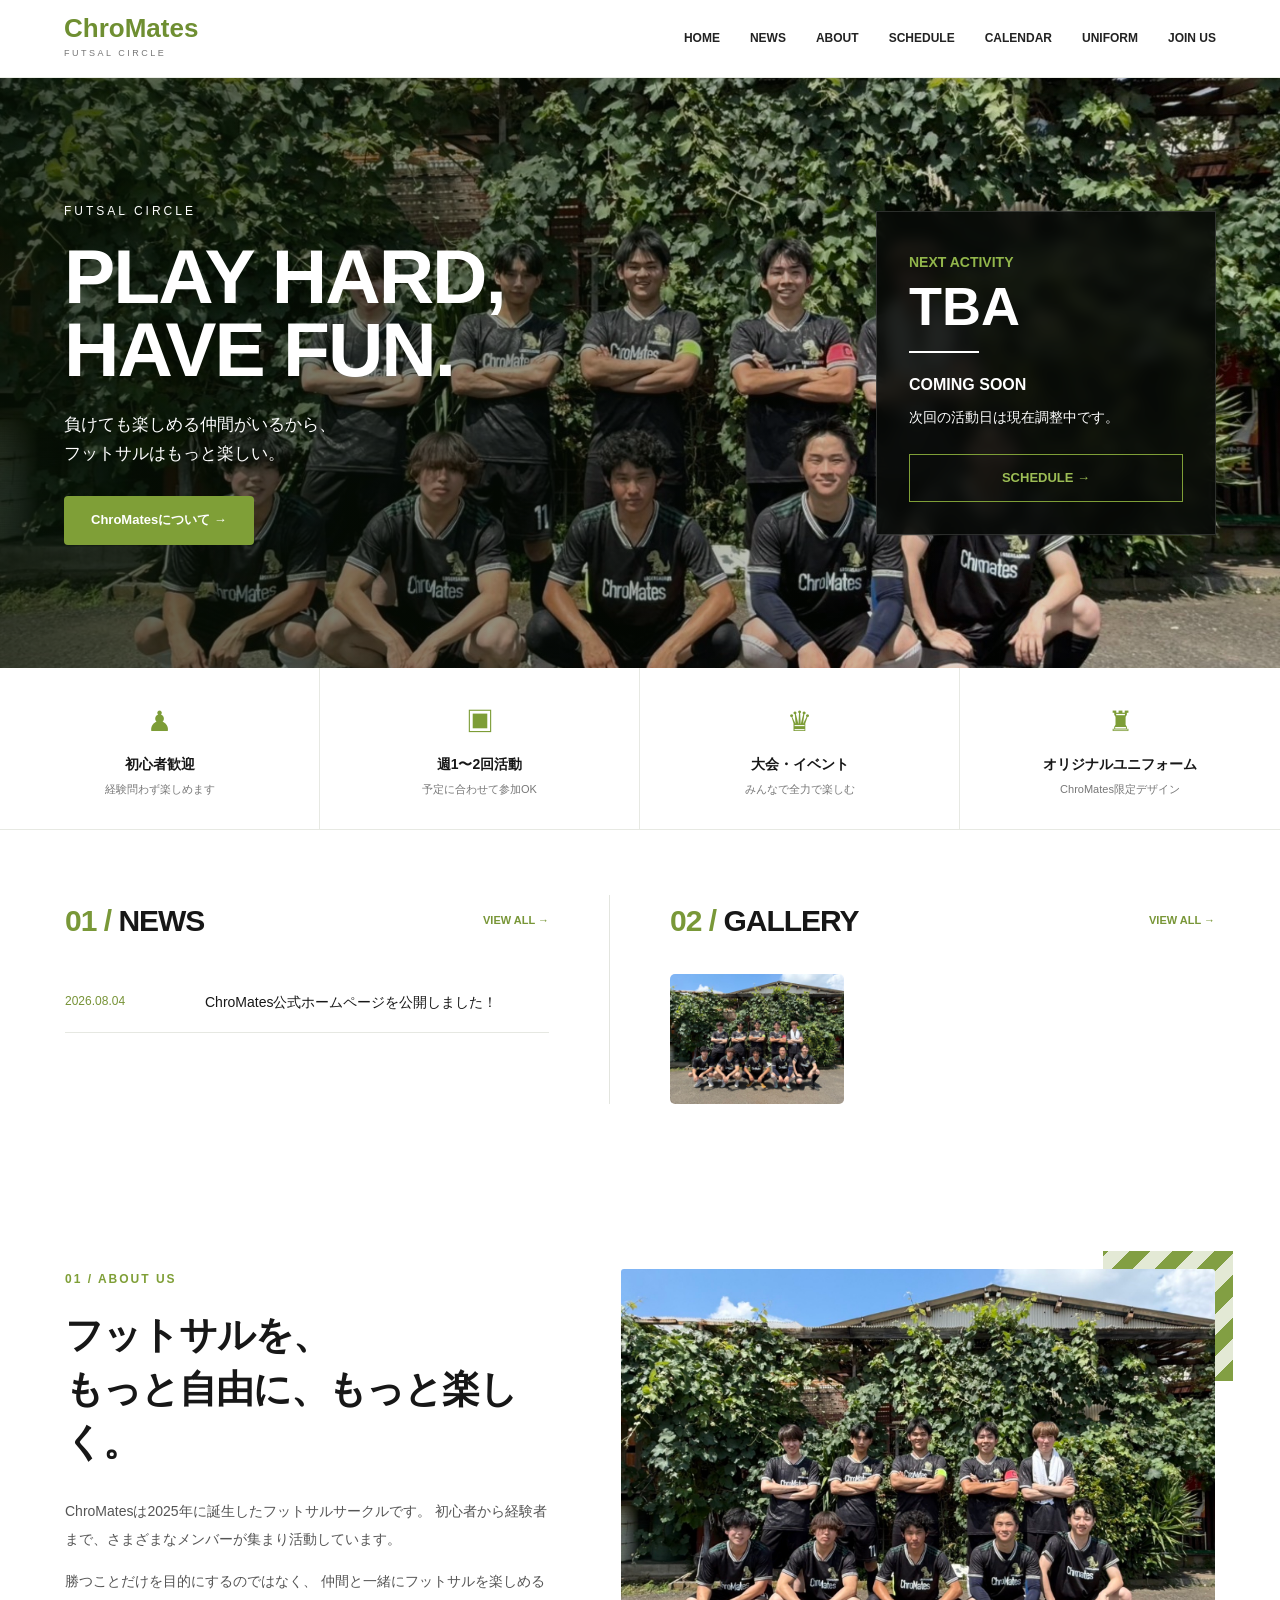
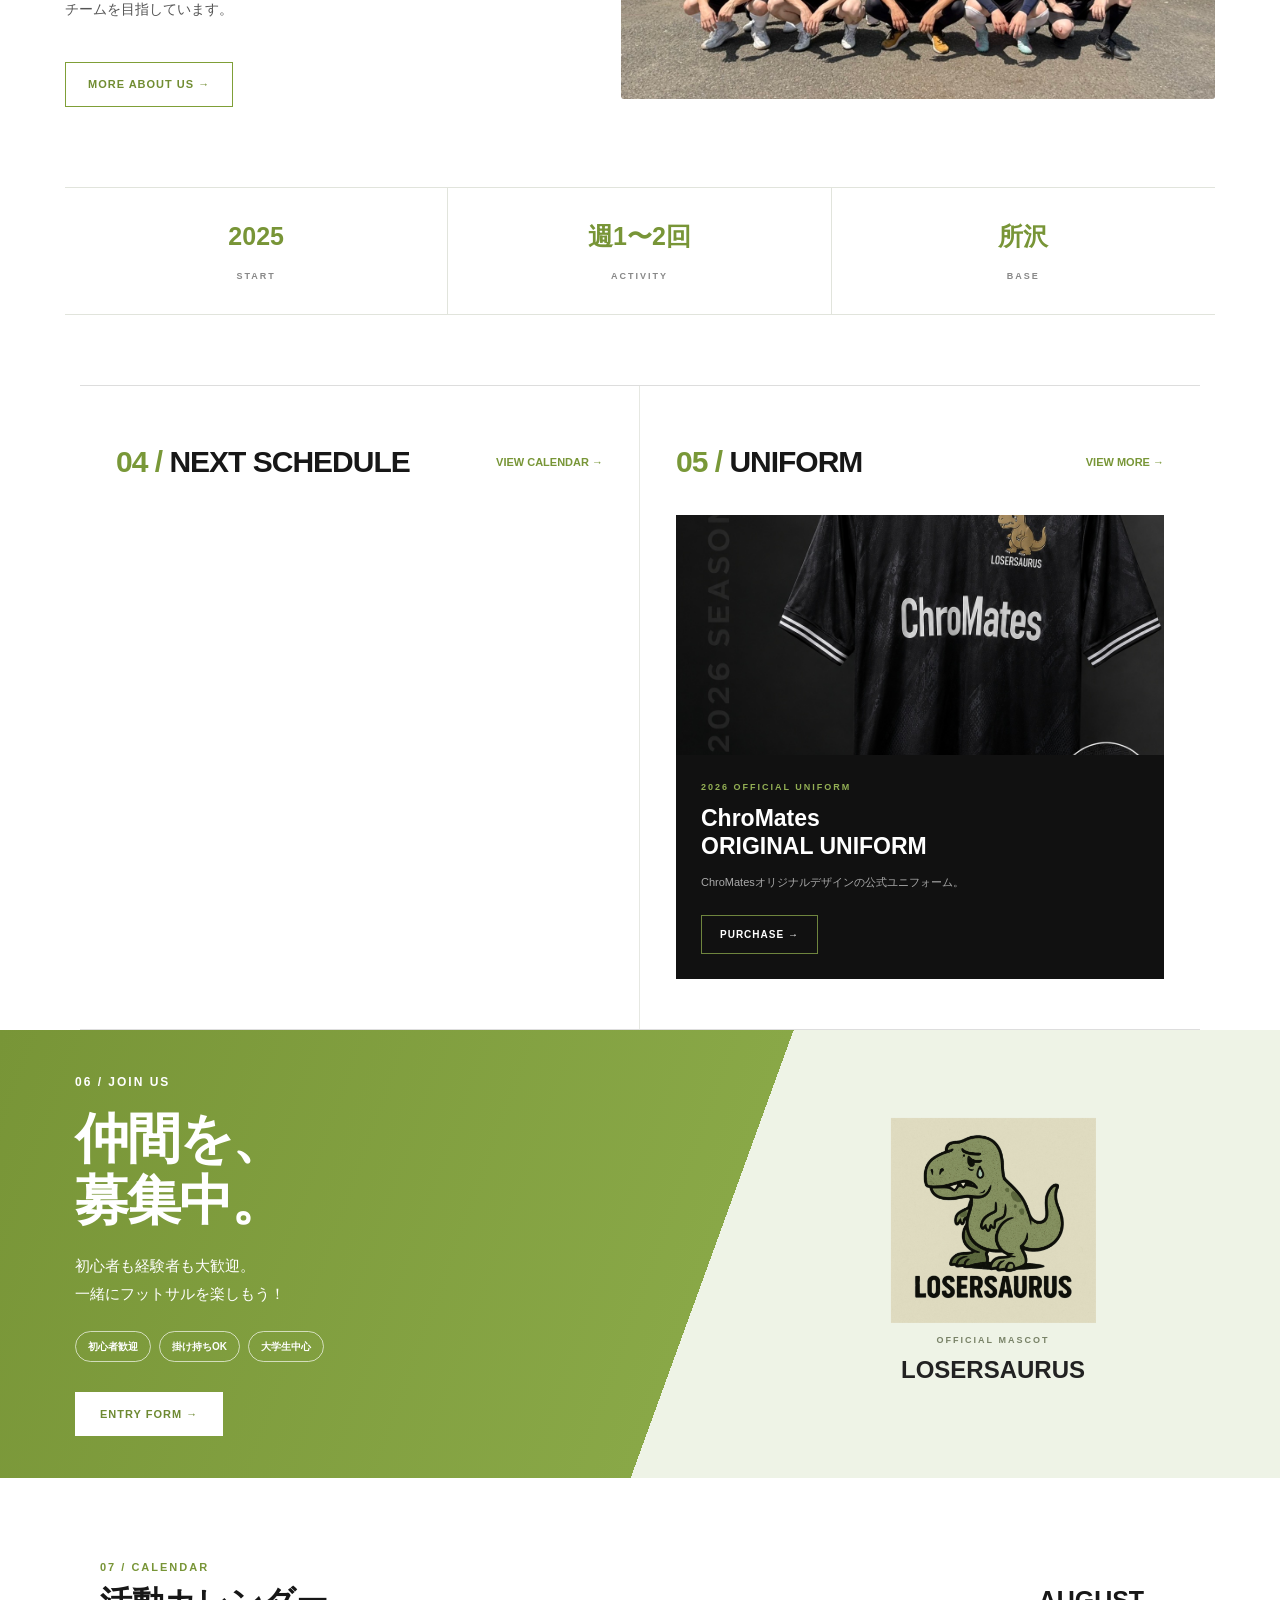
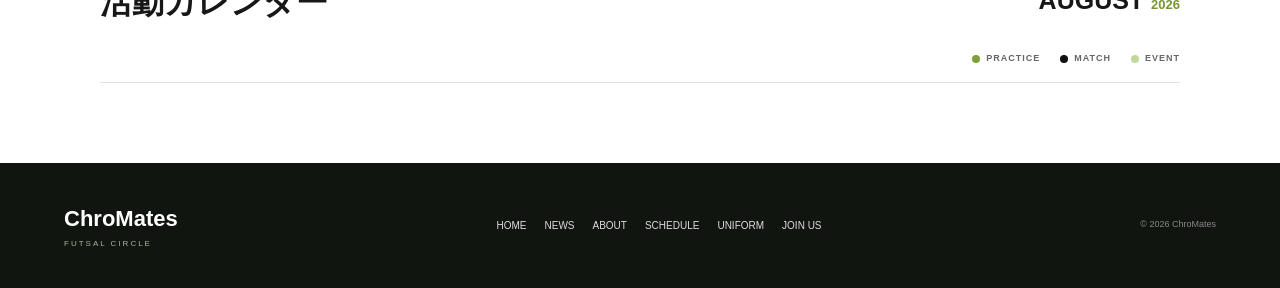
==== commit 02be05f7: "Update index.html" ====
--- a/Chromates-homepage/index.html
+++ b/Chromates-homepage/index.html
@@ -351,176 +351,8 @@
 
   </div>
 
-
-  <div class="calendar-grid">
-
-    <!-- 曜日 -->
-    <div class="calendar-day-name">MON</div>
-    <div class="calendar-day-name">TUE</div>
-    <div class="calendar-day-name">WED</div>
-    <div class="calendar-day-name">THU</div>
-    <div class="calendar-day-name">FRI</div>
-    <div class="calendar-day-name">SAT</div>
-    <div class="calendar-day-name">SUN</div>
-
-
-    <!-- 2026年8月 -->
-
-    <div class="calendar-day empty"></div>
-    <div class="calendar-day empty"></div>
-    <div class="calendar-day empty"></div>
-    <div class="calendar-day empty"></div>
-    <div class="calendar-day empty"></div>
-
-    <div class="calendar-day">
-      <span class="day-number">1</span>
-    </div>
-
-    <div class="calendar-day">
-      <span class="day-number">2</span>
-    </div>
-
-
-    <div class="calendar-day">
-      <span class="day-number">3</span>
-    </div>
-
-    <div class="calendar-day">
-      <span class="day-number">4</span>
-    </div>
-
-    <div class="calendar-day">
-      <span class="day-number">5</span>
-    </div>
-
-    <div class="calendar-day">
-      <span class="day-number">6</span>
-    </div>
-
-    <div class="calendar-day">
-      <span class="day-number">7</span>
-    </div>
-
-    <!-- 練習日 -->
-    <div class="calendar-day activity-day practice-day">
-      <span class="day-number">8</span>
-
-      <div class="calendar-event">
-        <strong>PRACTICE</strong>
-        <span>18:00</span>
-      </div>
-    </div>
-
-    <div class="calendar-day">
-      <span class="day-number">9</span>
-    </div>
-
-
-    <div class="calendar-day">
-      <span class="day-number">10</span>
-    </div>
-
-    <div class="calendar-day">
-      <span class="day-number">11</span>
-    </div>
-
-    <div class="calendar-day">
-      <span class="day-number">12</span>
-    </div>
-
-    <div class="calendar-day">
-      <span class="day-number">13</span>
-    </div>
-
-    <div class="calendar-day">
-      <span class="day-number">14</span>
-    </div>
-
-    <div class="calendar-day">
-      <span class="day-number">15</span>
-    </div>
-
-    <div class="calendar-day">
-      <span class="day-number">16</span>
-    </div>
-
-
-    <div class="calendar-day">
-      <span class="day-number">17</span>
-    </div>
-
-    <div class="calendar-day">
-      <span class="day-number">18</span>
-    </div>
-
-    <div class="calendar-day">
-      <span class="day-number">19</span>
-    </div>
-
-    <div class="calendar-day">
-      <span class="day-number">20</span>
-    </div>
-
-    <div class="calendar-day">
-      <span class="day-number">21</span>
-    </div>
-
-    <div class="calendar-day">
-      <span class="day-number">22</span>
-    </div>
-
-    <div class="calendar-day">
-      <span class="day-number">23</span>
-    </div>
-
-
-    <div class="calendar-day">
-      <span class="day-number">24</span>
-    </div>
-
-    <!-- 試合 -->
-    <div class="calendar-day activity-day match-day">
-      <span class="day-number">25</span>
-
-      <div class="calendar-event">
-        <strong>MATCH</strong>
-        <span>15:00</span>
-      </div>
-    </div>
-
-    <div class="calendar-day">
-      <span class="day-number">26</span>
-    </div>
-
-    <div class="calendar-day">
-      <span class="day-number">27</span>
-    </div>
-
-    <div class="calendar-day">
-      <span class="day-number">28</span>
-    </div>
-
-    <div class="calendar-day">
-      <span class="day-number">29</span>
-    </div>
-
-    <div class="calendar-day">
-      <span class="day-number">30</span>
-    </div>
-
-
-    <!-- イベント -->
-    <div class="calendar-day activity-day event-day">
-      <span class="day-number">31</span>
-
-      <div class="calendar-event">
-        <strong>EVENT</strong>
-        <span>18:00</span>
-      </div>
-    </div>
-
-  </div>
-
+<div class="calendar-grid" id="calendar-grid"></div>
+ 
 </section>
 
   </main>
@@ -553,8 +385,9 @@
 
   </footer>
 
-  <script src="news-data.js"></script>
+<script src="news-data.js"></script>
 <script src="gallery-data.js"></script>
+<script src="schedule-data.js"></script>  
 <script src="script.js"></script>
   
   
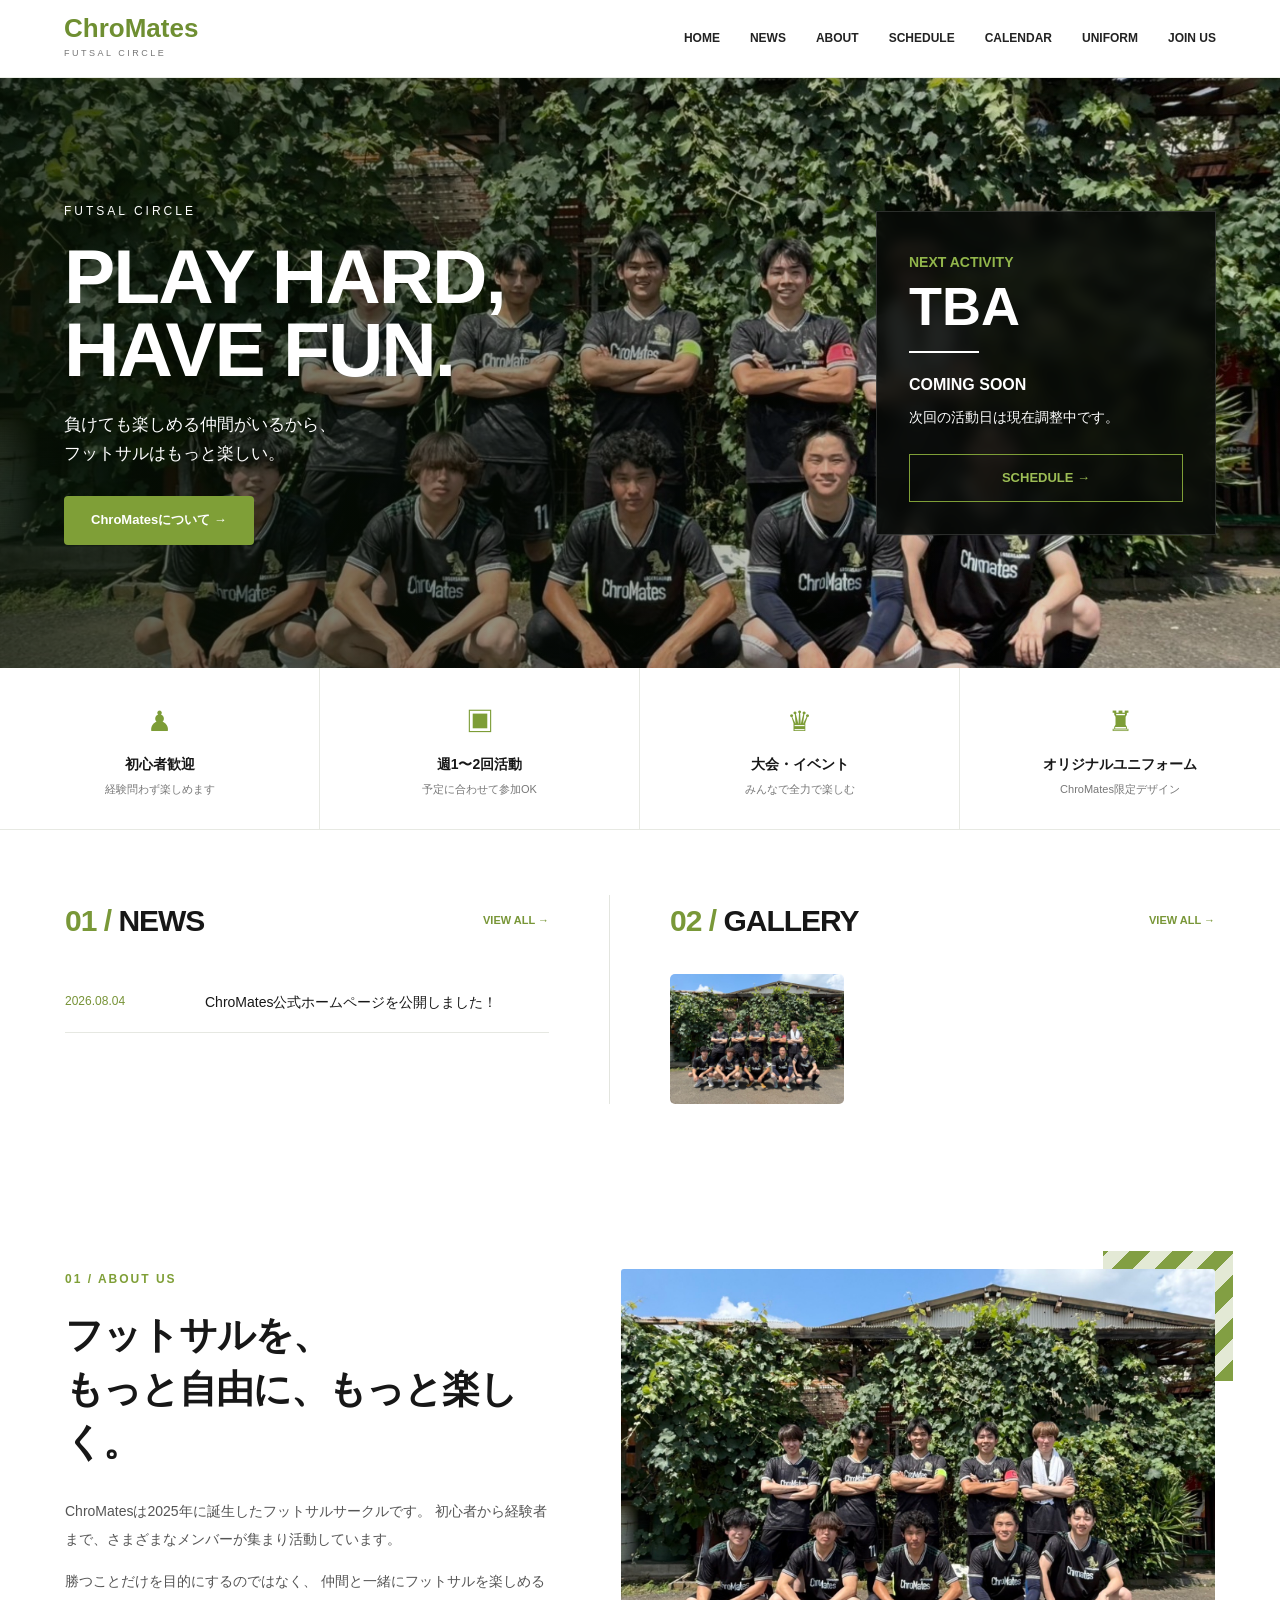
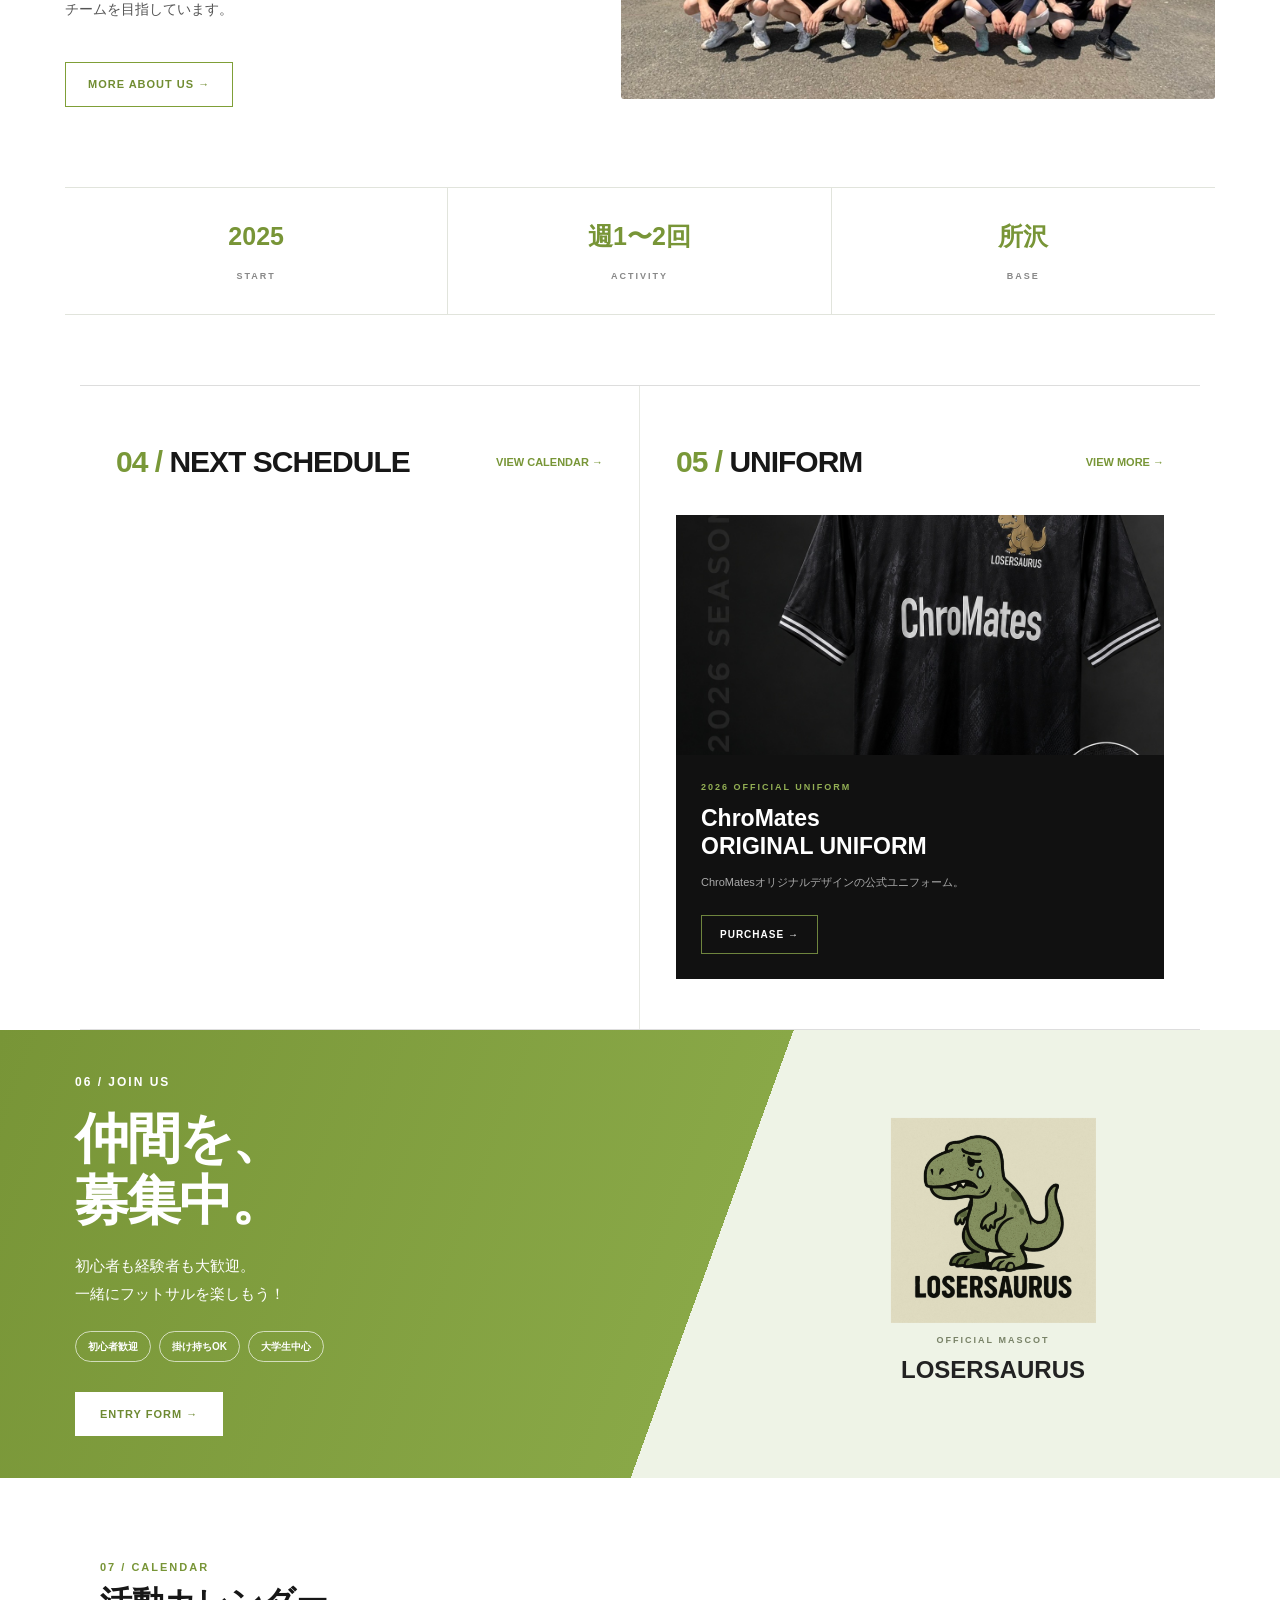
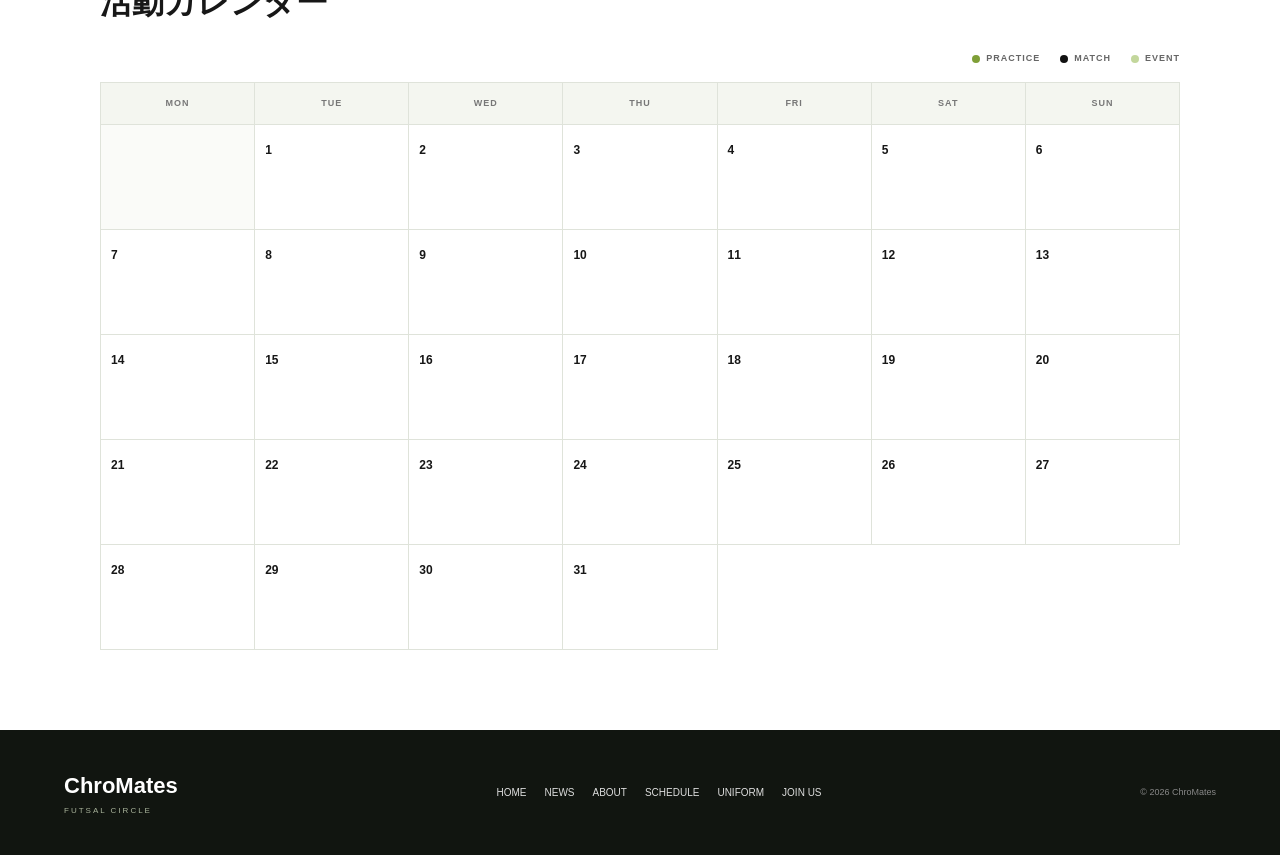
==== commit 8d065bdc: "Update index.html" ====
--- a/Chromates-homepage/index.html
+++ b/Chromates-homepage/index.html
@@ -315,7 +315,7 @@
 
 </section>
 
-   <!-- CALENDAR -->
+<!-- CALENDAR -->
 <section id="calendar" class="calendar-section">
 
   <div class="calendar-header">
@@ -325,12 +325,9 @@
       <h2>活動カレンダー</h2>
     </div>
 
-    <div class="calendar-month">
-      AUGUST <span>2026</span>
-    </div>
-
-  </div>
-
+    <div class="calendar-month" id="calendar-month"></div>
+
+  </div>
 
   <div class="calendar-legend">
 
@@ -351,8 +348,8 @@
 
   </div>
 
-<div class="calendar-grid" id="calendar-grid"></div>
- 
+  <div class="calendar-grid" id="calendar-grid"></div>
+
 </section>
 
   </main>
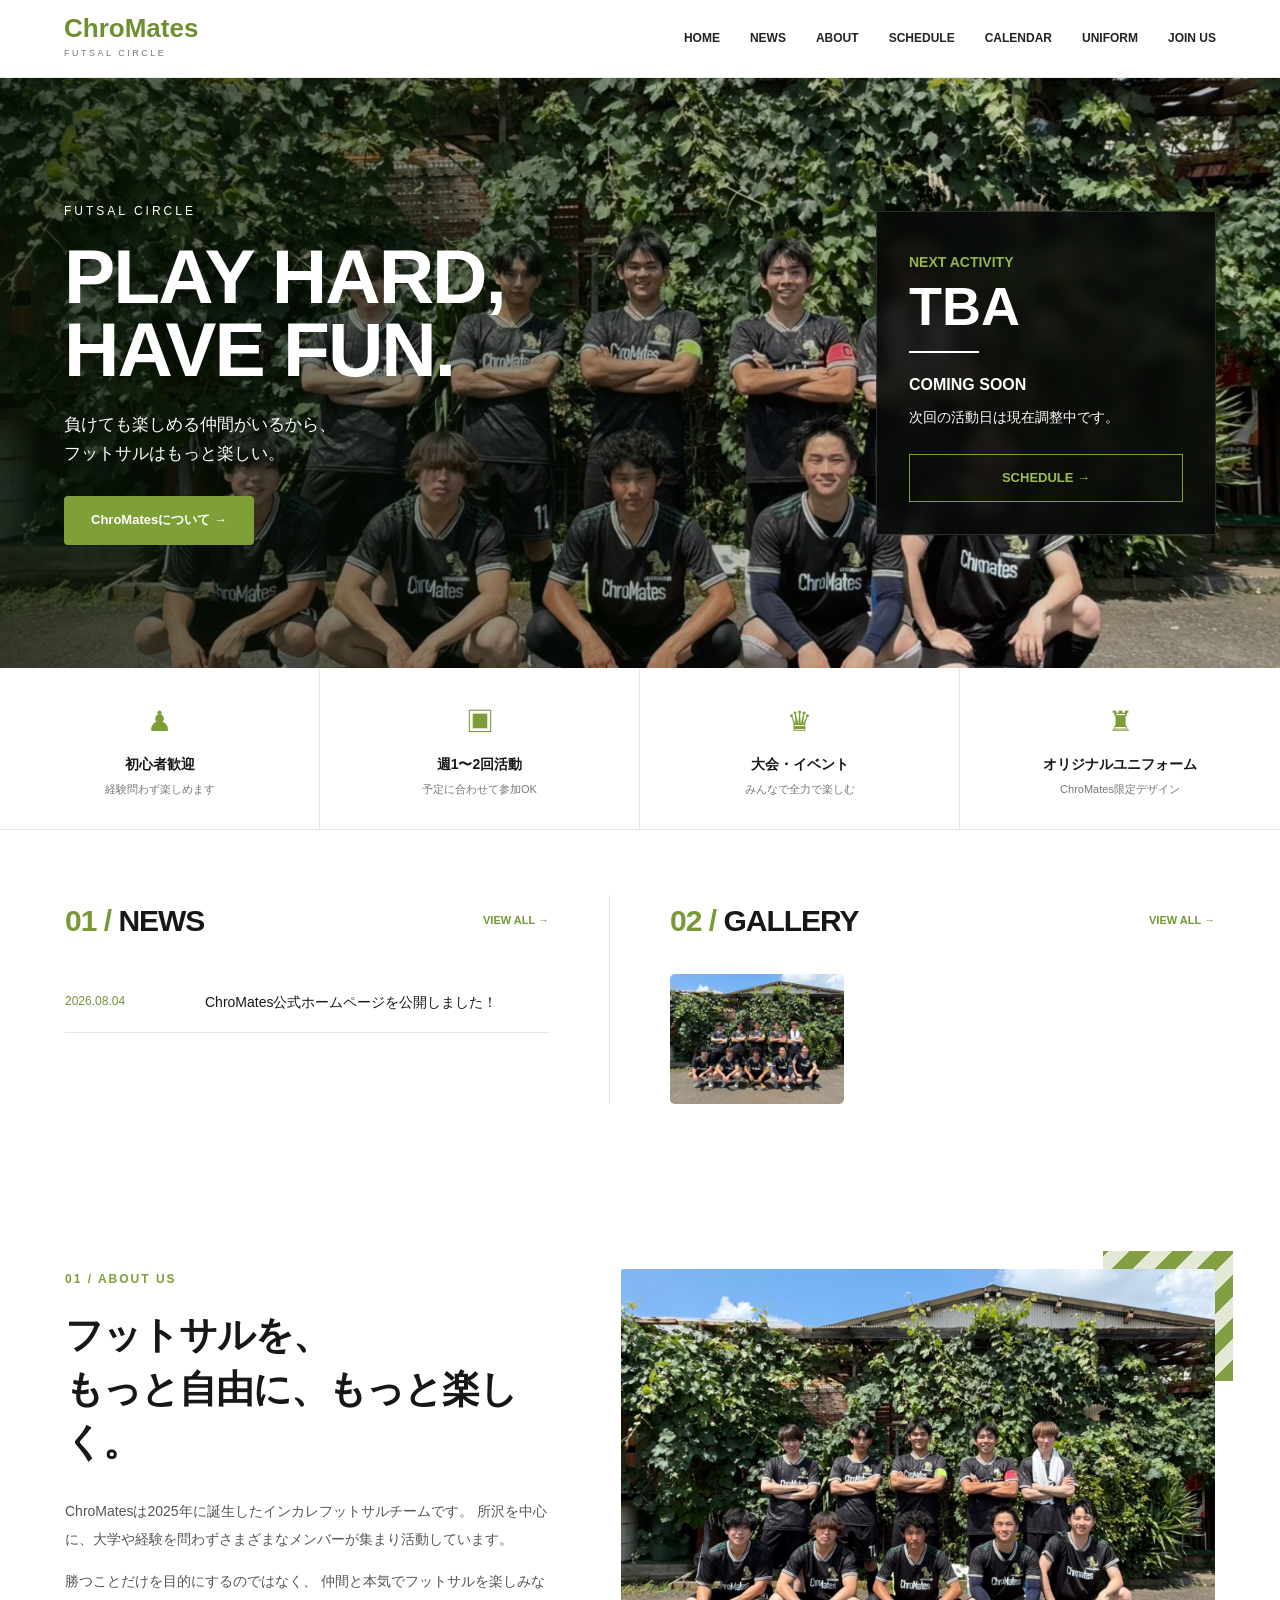
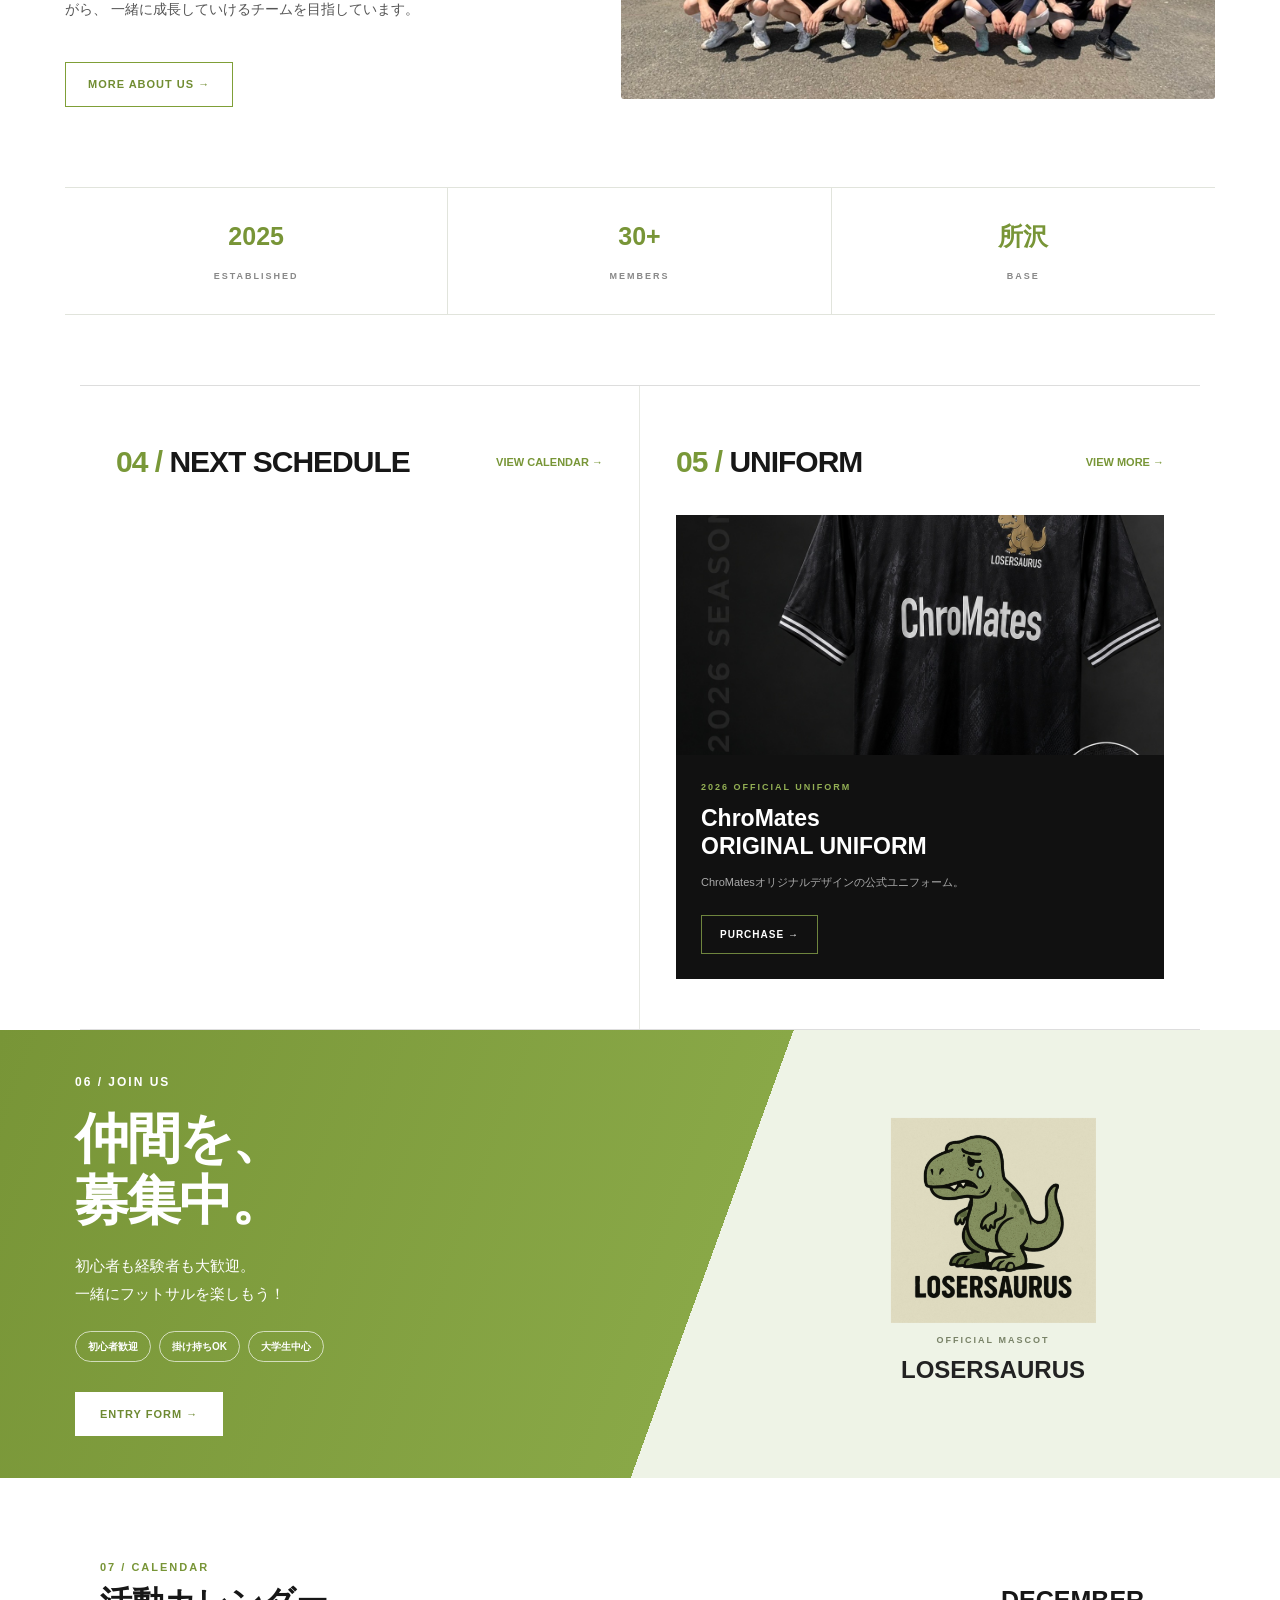
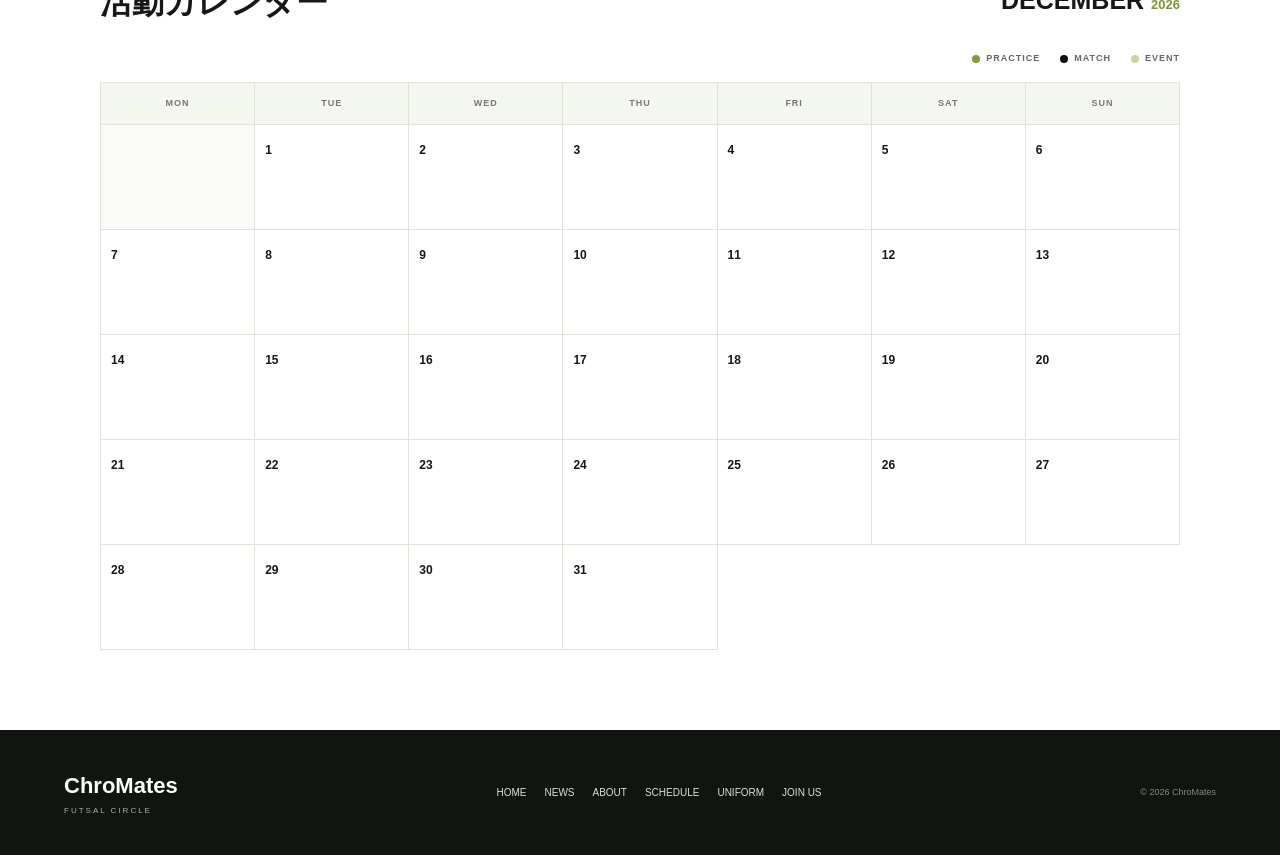
==== commit 39572d71: "Update index.html" ====
--- a/Chromates-homepage/index.html
+++ b/Chromates-homepage/index.html
@@ -147,7 +147,7 @@
     </section>
 
 
-    <!-- ABOUT -->
+<!-- ABOUT -->
 <section id="about" class="about-section">
 
   <div class="about-content">
@@ -160,16 +160,17 @@
     </h2>
 
     <p class="about-description">
-      ChroMatesは2025年に誕生したフットサルサークルです。
-      初心者から経験者まで、さまざまなメンバーが集まり活動しています。
+      ChroMatesは2025年に誕生したインカレフットサルチームです。
+      所沢を中心に、大学や経験を問わずさまざまなメンバーが集まり活動しています。
     </p>
 
     <p class="about-description">
       勝つことだけを目的にするのではなく、
-      仲間と一緒にフットサルを楽しめるチームを目指しています。
+      仲間と本気でフットサルを楽しみながら、
+      一緒に成長していけるチームを目指しています。
     </p>
 
-    <a href="#" class="about-button">
+    <a href="about.html" class="about-button">
       MORE ABOUT US →
     </a>
 
@@ -185,12 +186,12 @@
 
     <div class="about-stat">
       <strong>2025</strong>
-      <span>START</span>
+      <span>ESTABLISHED</span>
     </div>
 
     <div class="about-stat">
-      <strong>週1〜2回</strong>
-      <span>ACTIVITY</span>
+      <strong>30+</strong>
+      <span>MEMBERS</span>
     </div>
 
     <div class="about-stat">
@@ -201,7 +202,6 @@
   </div>
 
 </section>
-
     <!-- =========================
          LOWER CONTENT
     ========================== -->
--- a/Chromates-homepage/style.css
+++ b/Chromates-homepage/style.css
@@ -3525,3 +3525,16 @@
   }
 
 }
+
+.privacy-note {
+  margin-top: 10px;
+  color: #777;
+  font-size: 11px;
+  line-height: 1.8;
+}
+
+@media (max-width: 600px) {
+  .privacy-note {
+    font-size: 10px;
+  }
+}
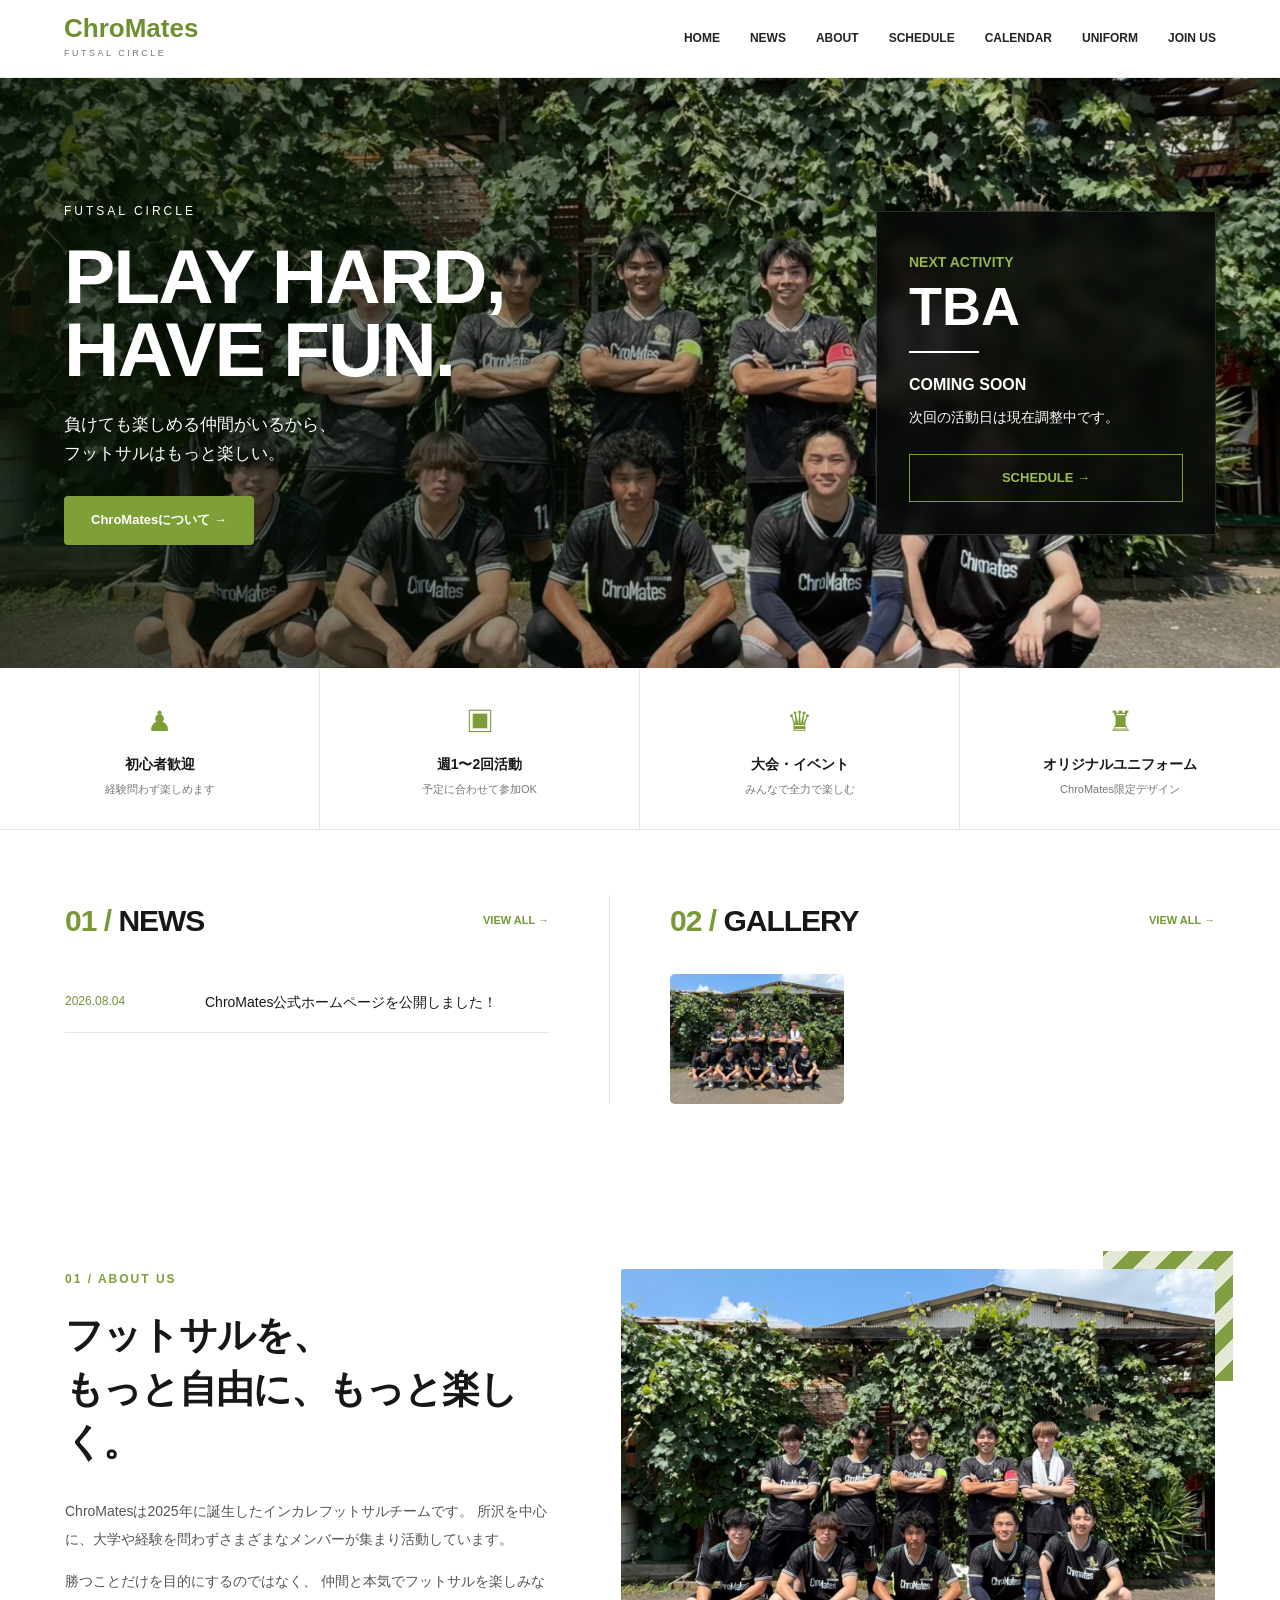
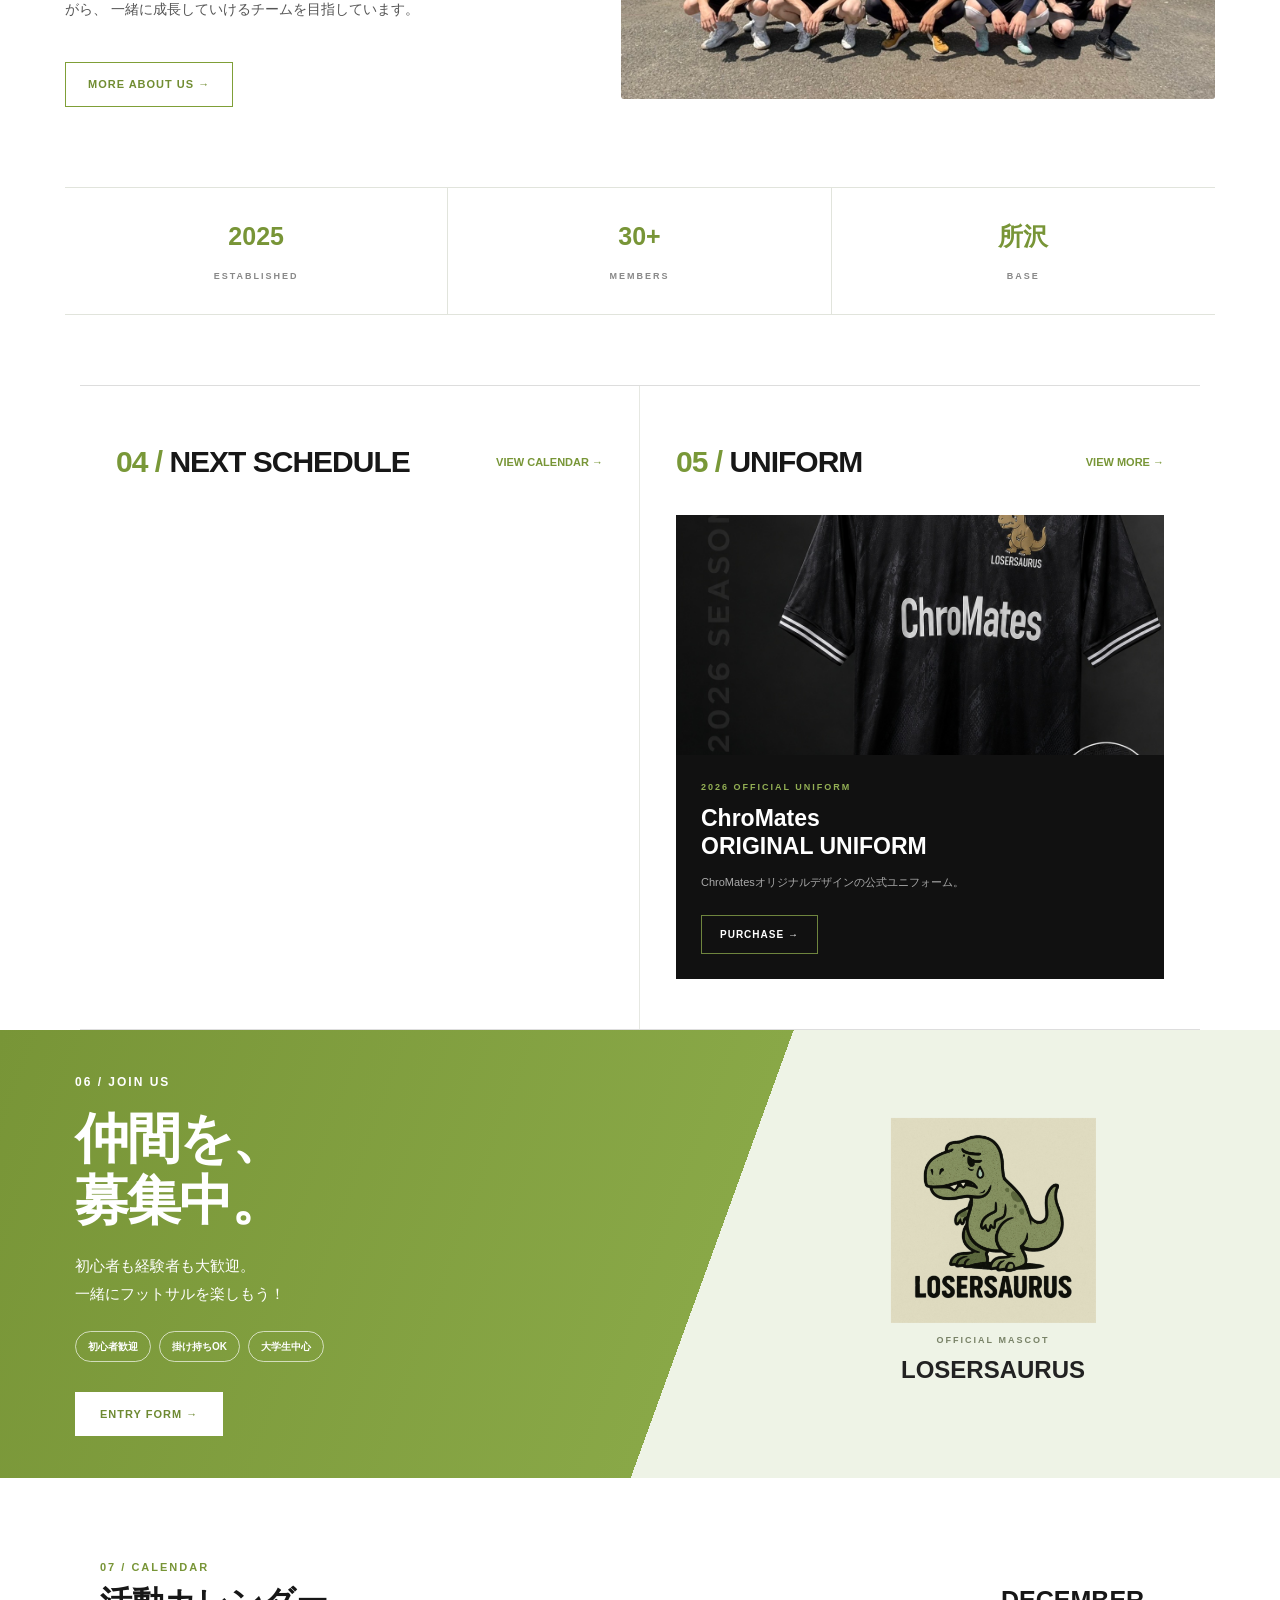
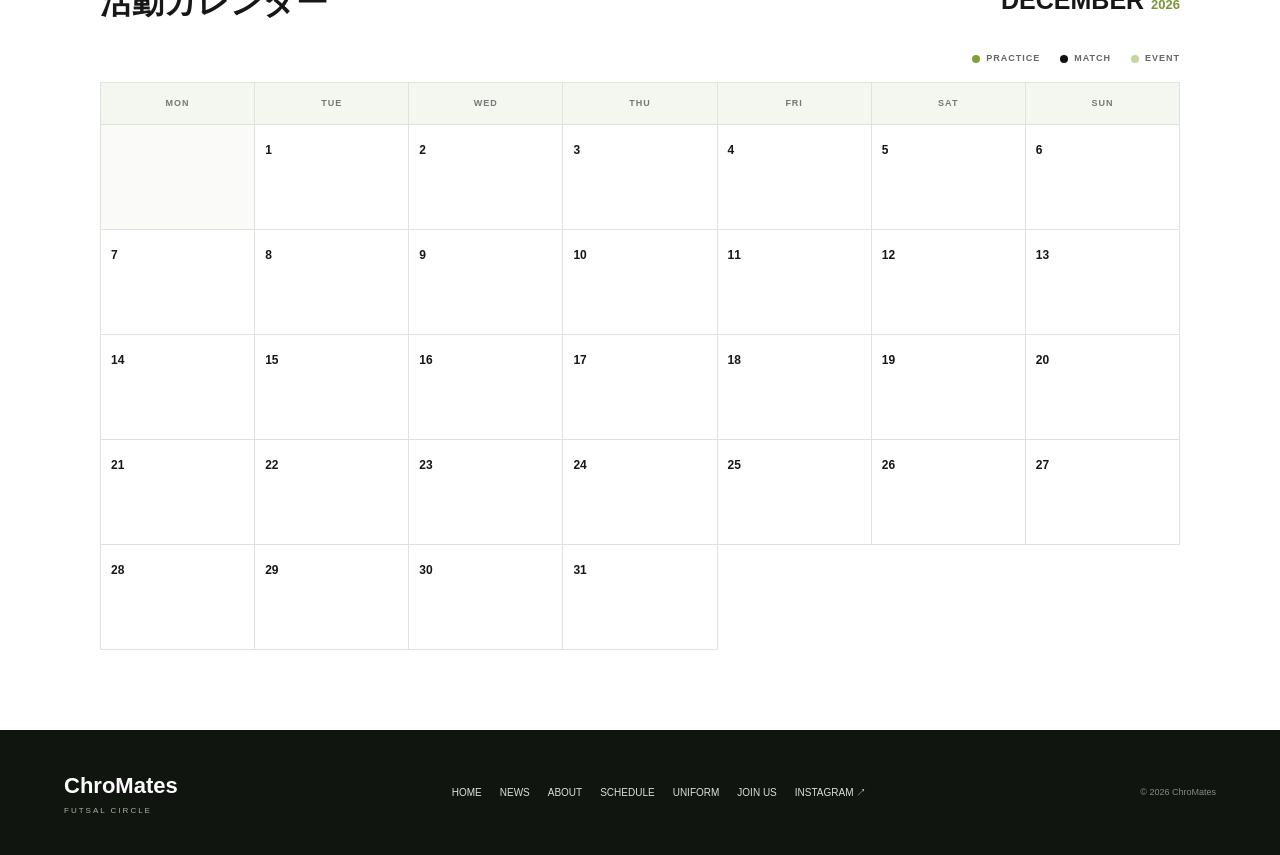
==== commit 7c4de811: "Update index.html" ====
--- a/Chromates-homepage/index.html
+++ b/Chromates-homepage/index.html
@@ -373,6 +373,14 @@
       <a href="#schedule">SCHEDULE</a>
       <a href="#uniform">UNIFORM</a>
       <a href="#join">JOIN US</a>
+
+      <a
+  href="https://www.instagram.com/chromates2025/"
+  target="_blank"
+  rel="noopener noreferrer"
+>
+  INSTAGRAM ↗
+</a>
     </nav>
 
 
--- a/Chromates-homepage/style.css
+++ b/Chromates-homepage/style.css
@@ -3538,3 +3538,473 @@
     font-size: 10px;
   }
 }
+
+/* =========================
+   ABOUT PAGE
+========================= */
+
+.about-page {
+  background: #fff;
+  color: #111;
+}
+
+
+/* HERO */
+
+.about-page-hero {
+  padding: 110px 20px 90px;
+  background: #111;
+  color: #fff;
+}
+
+.about-page-hero-inner {
+  width: min(1180px, 100%);
+  margin: 0 auto;
+}
+
+.about-page-hero p {
+  margin-bottom: 25px;
+
+  color: #9abb50;
+
+  font-size: 11px;
+  font-weight: 800;
+  letter-spacing: 2px;
+}
+
+.about-page-hero h1 {
+  margin: 0;
+
+  font-size: clamp(65px, 10vw, 125px);
+  line-height: 0.9;
+  letter-spacing: -5px;
+}
+
+.about-page-hero span {
+  display: block;
+
+  margin-top: 35px;
+
+  color: #aaa;
+
+  font-size: 14px;
+}
+
+
+/* =========================
+   ABOUT DETAIL
+========================= */
+
+.about-detail {
+  width: min(1100px, calc(100% - 40px));
+
+  margin: 0 auto;
+  padding: 100px 0;
+
+  display: grid;
+  grid-template-columns: 120px 1fr;
+
+  gap: 60px;
+
+  border-bottom: 1px solid #e2e2e2;
+}
+
+.about-detail-number {
+  color: #789537;
+
+  font-size: 12px;
+  font-weight: 800;
+  letter-spacing: 2px;
+}
+
+.about-detail-content {
+  max-width: 760px;
+}
+
+.about-detail-label {
+  margin-bottom: 12px !important;
+
+  color: #789537 !important;
+
+  font-size: 10px !important;
+  font-weight: 800;
+  letter-spacing: 2px;
+}
+
+.about-detail-content h2 {
+  margin-bottom: 35px;
+
+  font-size: clamp(34px, 5vw, 55px);
+  line-height: 1.2;
+
+  letter-spacing: -1.5px;
+}
+
+.about-detail-content p {
+  margin-bottom: 20px;
+
+  color: #555;
+
+  font-size: 14px;
+  line-height: 2.1;
+}
+
+
+/* =========================
+   WIDE PHOTO
+========================= */
+
+.about-wide-photo {
+  width: min(1180px, calc(100% - 40px));
+
+  margin: 20px auto 40px;
+
+  overflow: hidden;
+}
+
+.about-wide-photo img {
+  width: 100%;
+  height: min(650px, 55vw);
+
+  display: block;
+
+  object-fit: cover;
+
+  transition: transform 0.5s ease;
+}
+
+.about-wide-photo:hover img {
+  transform: scale(1.015);
+}
+
+
+/* =========================
+   OUR STYLE
+========================= */
+
+.about-values {
+  padding: 100px 20px;
+
+  background: #f3f5ef;
+}
+
+.about-values-heading {
+  width: min(1100px, 100%);
+
+  margin: 0 auto 60px;
+}
+
+.about-values-heading p {
+  margin-bottom: 18px;
+
+  color: #789537;
+
+  font-size: 11px;
+  font-weight: 800;
+  letter-spacing: 2px;
+}
+
+.about-values-heading h2 {
+  margin: 0;
+
+  font-size: clamp(38px, 6vw, 65px);
+  line-height: 1.15;
+
+  letter-spacing: -2px;
+}
+
+.about-values-grid {
+  width: min(1100px, 100%);
+
+  margin: 0 auto;
+
+  display: grid;
+  grid-template-columns: repeat(3, 1fr);
+
+  gap: 1px;
+
+  background: #dfe3d7;
+  border: 1px solid #dfe3d7;
+}
+
+.about-value {
+  min-height: 280px;
+
+  padding: 40px 32px;
+
+  background: #fff;
+}
+
+.about-value > span {
+  display: block;
+
+  margin-bottom: 60px;
+
+  color: #789537;
+
+  font-size: 10px;
+  font-weight: 800;
+}
+
+.about-value h3 {
+  margin-bottom: 20px;
+
+  font-size: 27px;
+  letter-spacing: -1px;
+}
+
+.about-value p {
+  color: #666;
+
+  font-size: 13px;
+  line-height: 1.9;
+}
+
+
+/* =========================
+   ABOUT STATS
+========================= */
+
+.about-page-stats {
+  display: grid;
+  grid-template-columns: repeat(3, 1fr);
+
+  background: #111;
+}
+
+.about-page-stats div {
+  padding: 70px 30px;
+
+  text-align: center;
+
+  border-right: 1px solid #333;
+}
+
+.about-page-stats div:last-child {
+  border-right: none;
+}
+
+.about-page-stats strong {
+  display: block;
+
+  margin-bottom: 10px;
+
+  color: #fff;
+
+  font-size: clamp(35px, 5vw, 60px);
+  line-height: 1;
+}
+
+.about-page-stats span {
+  color: #9abb50;
+
+  font-size: 9px;
+  font-weight: 800;
+  letter-spacing: 2px;
+}
+
+
+/* =========================
+   JOIN CTA
+========================= */
+
+.about-join-cta {
+  padding: 90px max(20px, calc((100% - 1100px) / 2));
+
+  display: flex;
+  align-items: center;
+  justify-content: space-between;
+
+  gap: 40px;
+
+  background: #789537;
+  color: #fff;
+}
+
+.about-join-cta p {
+  margin-bottom: 10px;
+
+  font-size: 10px;
+  font-weight: 800;
+  letter-spacing: 2px;
+}
+
+.about-join-cta h2 {
+  margin: 0;
+
+  font-size: clamp(35px, 5vw, 60px);
+  line-height: 1.1;
+}
+
+.about-join-cta a {
+  flex-shrink: 0;
+
+  display: inline-block;
+
+  padding: 18px 28px;
+
+  border: 1px solid #fff;
+
+  color: #fff;
+
+  text-decoration: none;
+
+  font-size: 10px;
+  font-weight: 800;
+  letter-spacing: 1.5px;
+
+  transition: 0.25s;
+}
+
+.about-join-cta a:hover {
+  background: #fff;
+  color: #111;
+
+  transform: translateY(-2px);
+}
+
+
+/* =========================
+   ABOUT TABLET
+========================= */
+
+@media (max-width: 900px) {
+
+  .about-page-hero {
+    padding-top: 85px;
+  }
+
+  .about-detail {
+    grid-template-columns: 70px 1fr;
+
+    gap: 30px;
+
+    padding: 80px 0;
+  }
+
+  .about-values-grid {
+    grid-template-columns: 1fr;
+  }
+
+  .about-value {
+    min-height: auto;
+  }
+
+  .about-value > span {
+    margin-bottom: 35px;
+  }
+
+}
+
+
+/* =========================
+   ABOUT MOBILE
+========================= */
+
+@media (max-width: 600px) {
+
+  .about-page-hero {
+    padding: 70px 18px 65px;
+  }
+
+  .about-page-hero h1 {
+    font-size: 59px;
+    line-height: 0.92;
+    letter-spacing: -3px;
+  }
+
+  .about-page-hero span {
+    margin-top: 25px;
+
+    font-size: 12px;
+  }
+
+
+  .about-detail {
+    width: calc(100% - 36px);
+
+    padding: 65px 0;
+
+    display: block;
+  }
+
+  .about-detail-number {
+    margin-bottom: 25px;
+  }
+
+  .about-detail-content h2 {
+    margin-bottom: 25px;
+
+    font-size: 33px;
+  }
+
+  .about-detail-content p {
+    font-size: 13px;
+    line-height: 2;
+  }
+
+
+  .about-wide-photo {
+    width: 100%;
+
+    margin: 0;
+  }
+
+  .about-wide-photo img {
+    height: 300px;
+
+    border-radius: 0;
+  }
+
+
+  .about-values {
+    padding: 70px 18px;
+  }
+
+  .about-values-heading {
+    margin-bottom: 40px;
+  }
+
+  .about-values-heading h2 {
+    font-size: 35px;
+  }
+
+  .about-value {
+    padding: 30px 25px;
+  }
+
+
+  .about-page-stats {
+    grid-template-columns: 1fr;
+  }
+
+  .about-page-stats div {
+    padding: 40px 20px;
+
+    border-right: none;
+    border-bottom: 1px solid #333;
+  }
+
+  .about-page-stats div:last-child {
+    border-bottom: none;
+  }
+
+
+  .about-join-cta {
+    padding: 65px 20px;
+
+    align-items: flex-start;
+    flex-direction: column;
+  }
+
+  .about-join-cta h2 {
+    font-size: 37px;
+  }
+
+  .about-join-cta a {
+    width: 100%;
+
+    text-align: center;
+  }
+
+}
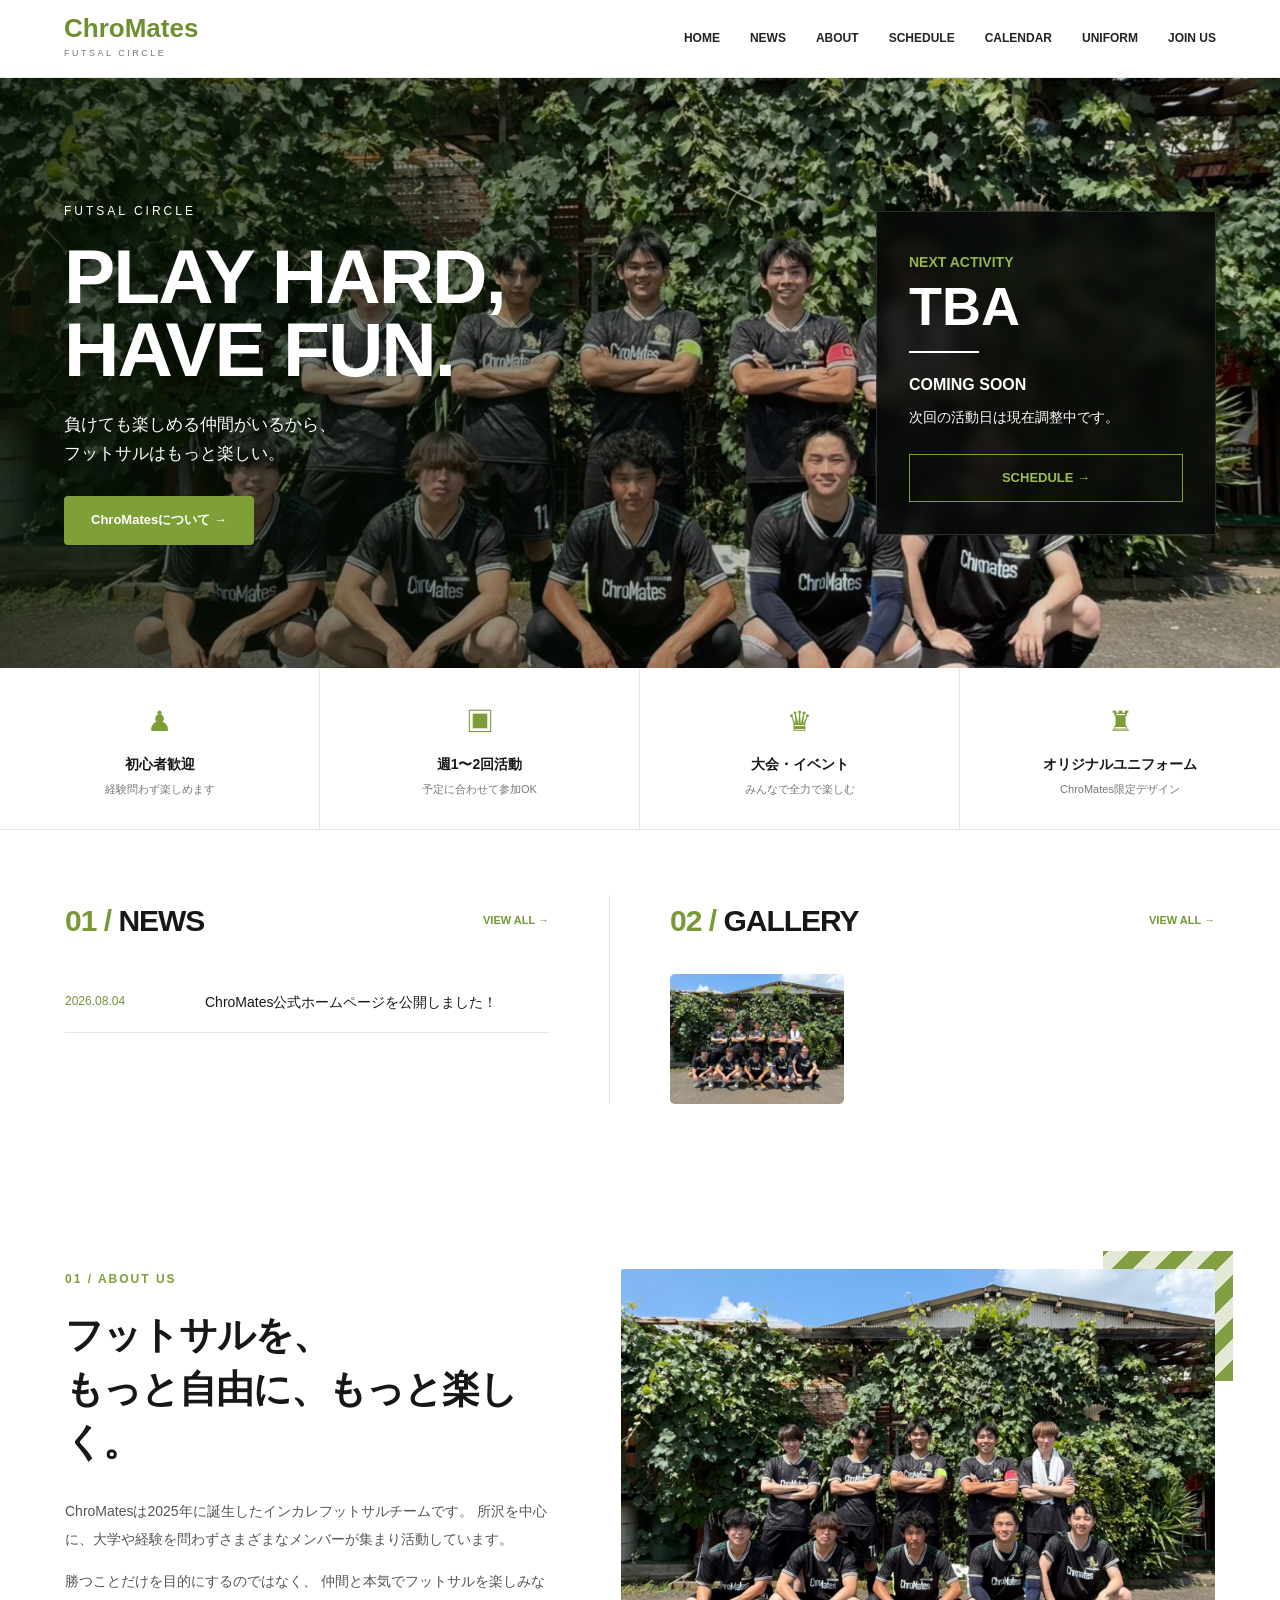
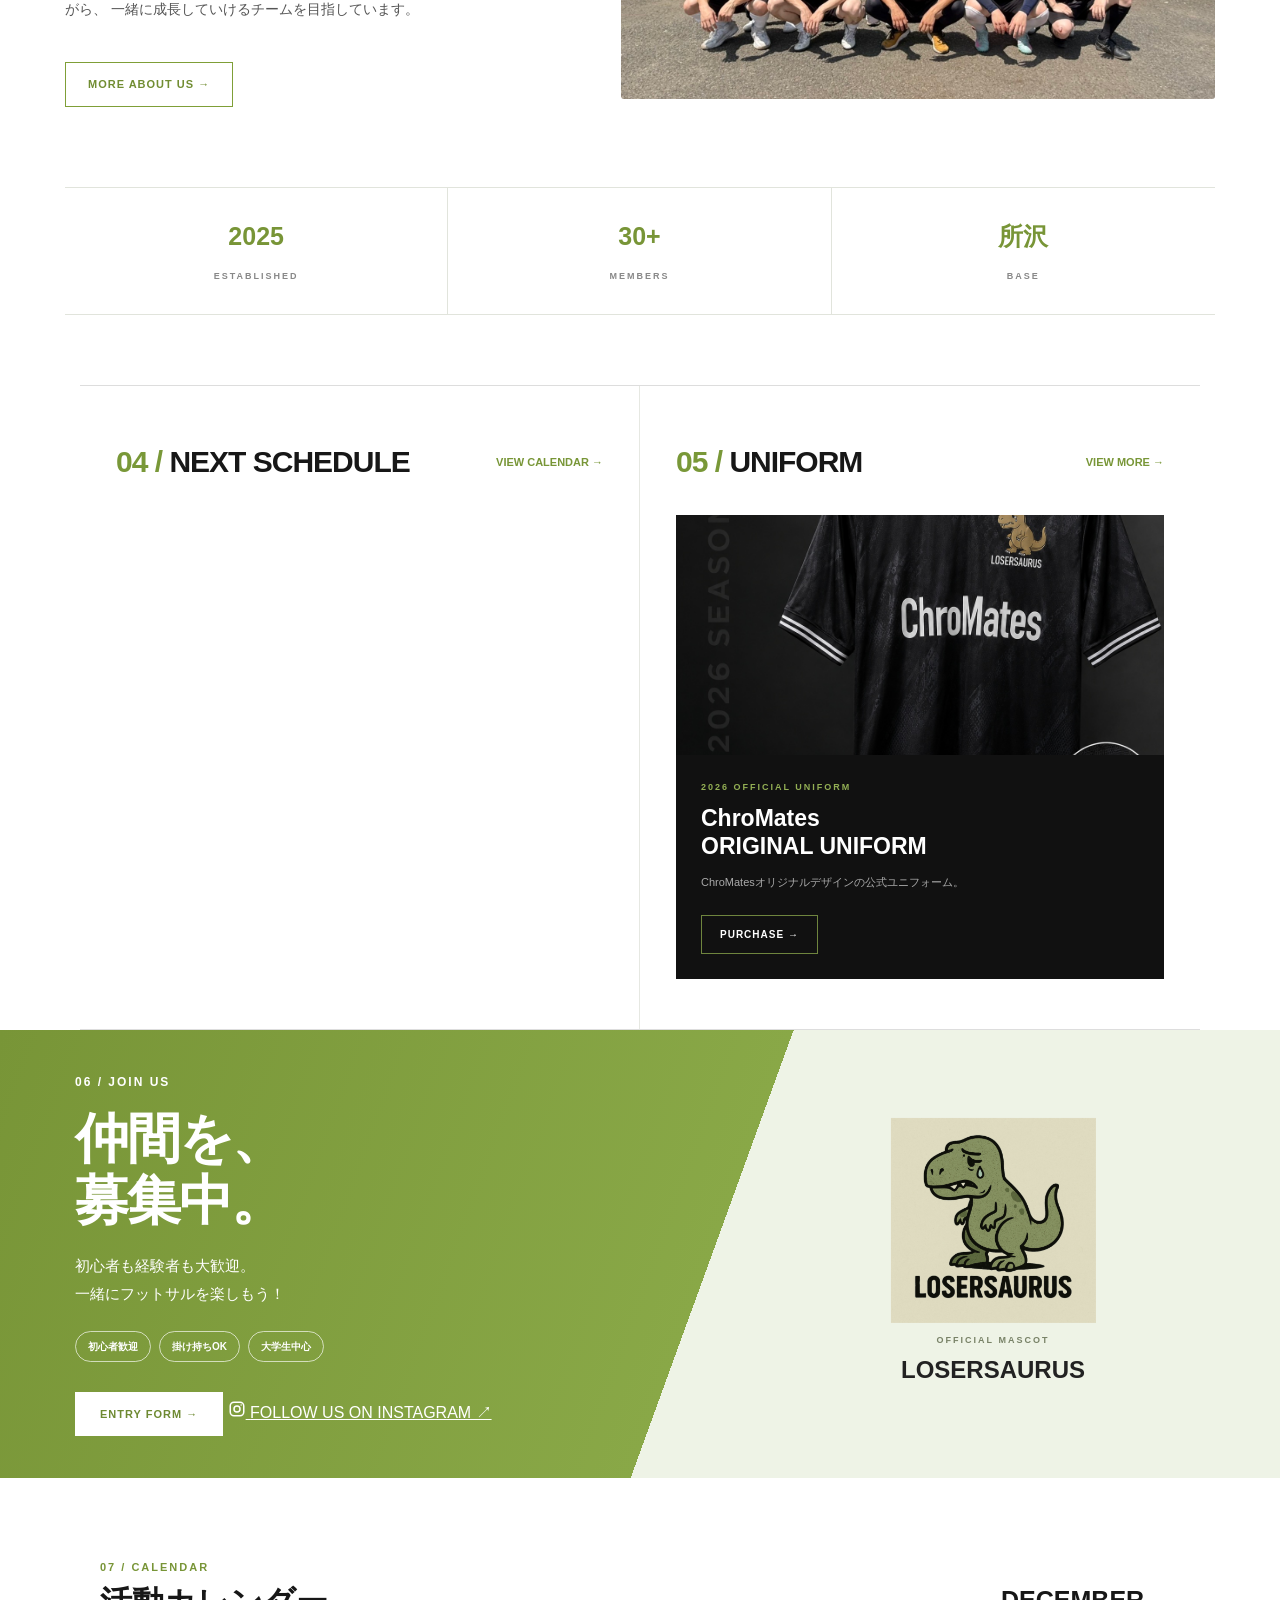
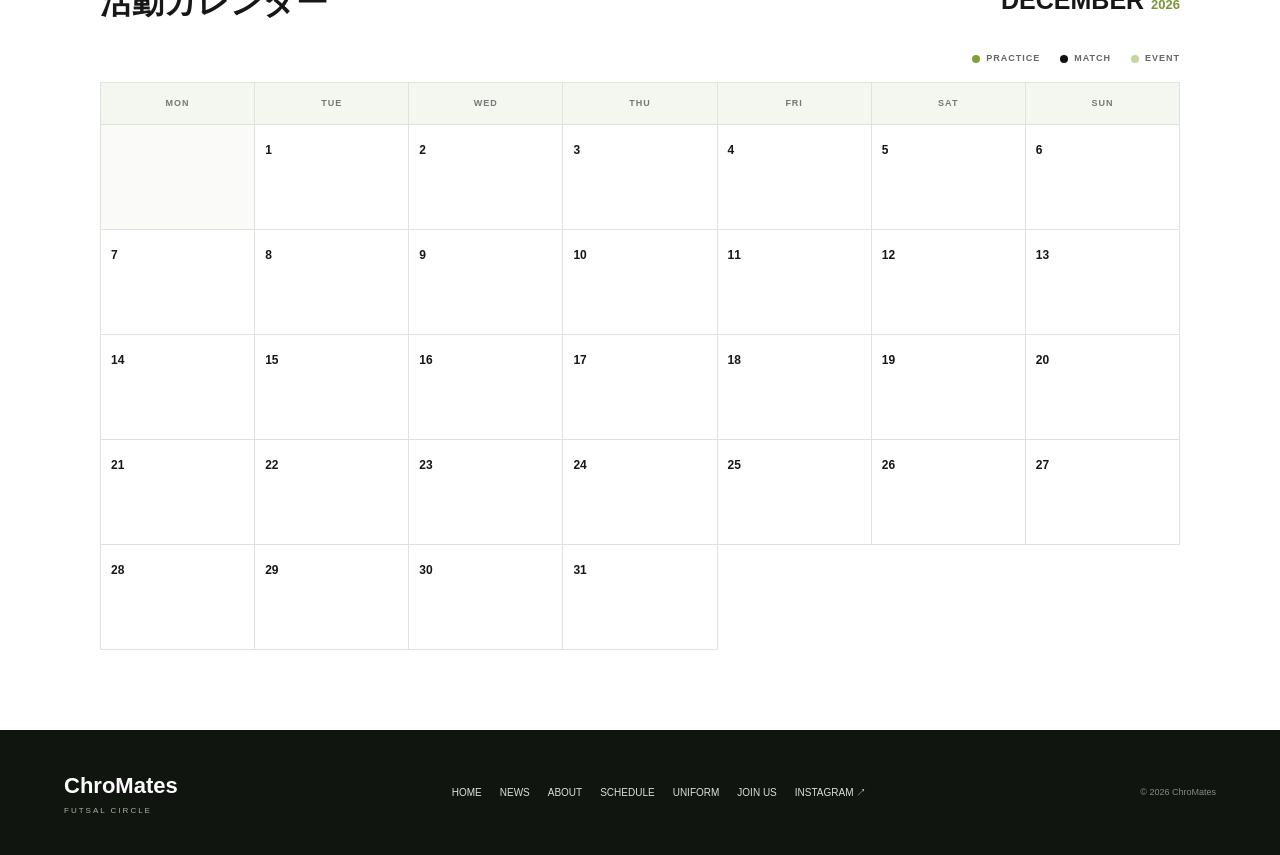
==== commit 709cb059: "Update index.html" ====
--- a/Chromates-homepage/index.html
+++ b/Chromates-homepage/index.html
@@ -295,9 +295,42 @@
         <span>大学生中心</span>
       </div>
 
-      <a href="entry.html" class="join-entry">
-  ENTRY FORM →
-</a>
+     <div class="join-actions">
+
+  <a href="entry.html" class="join-entry">
+    ENTRY FORM →
+  </a>
+
+  <a
+    href="https://www.instagram.com/chromates2025/"
+    target="_blank"
+    rel="noopener noreferrer"
+    class="join-instagram"
+  >
+    <svg
+      viewBox="0 0 24 24"
+      width="18"
+      height="18"
+      fill="none"
+      stroke="currentColor"
+      stroke-width="2"
+      aria-hidden="true"
+    >
+      <rect x="3" y="3" width="18" height="18" rx="5"></rect>
+      <circle cx="12" cy="12" r="4"></circle>
+      <circle
+        cx="17.5"
+        cy="6.5"
+        r="1"
+        fill="currentColor"
+        stroke="none"
+      ></circle>
+    </svg>
+
+    <span>FOLLOW US ON INSTAGRAM ↗</span>
+  </a>
+
+</div>
 
     </div>
 
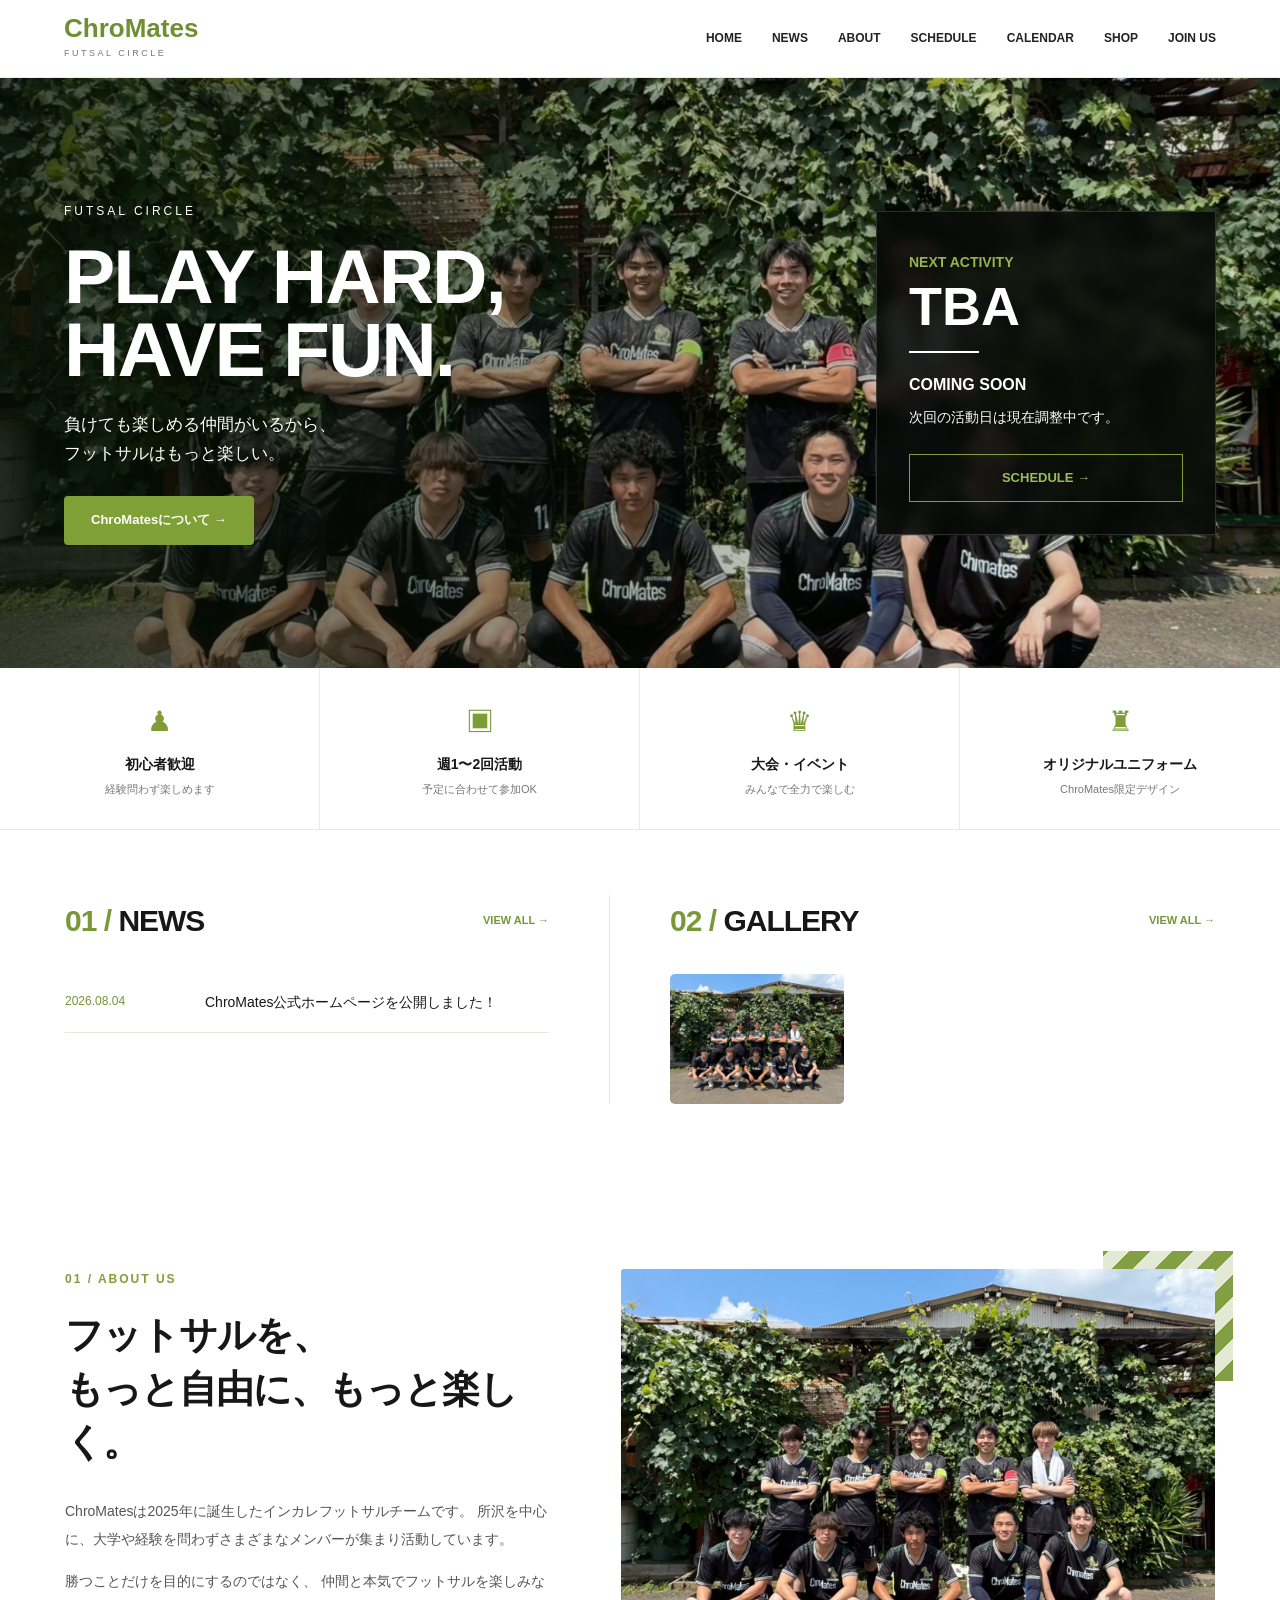
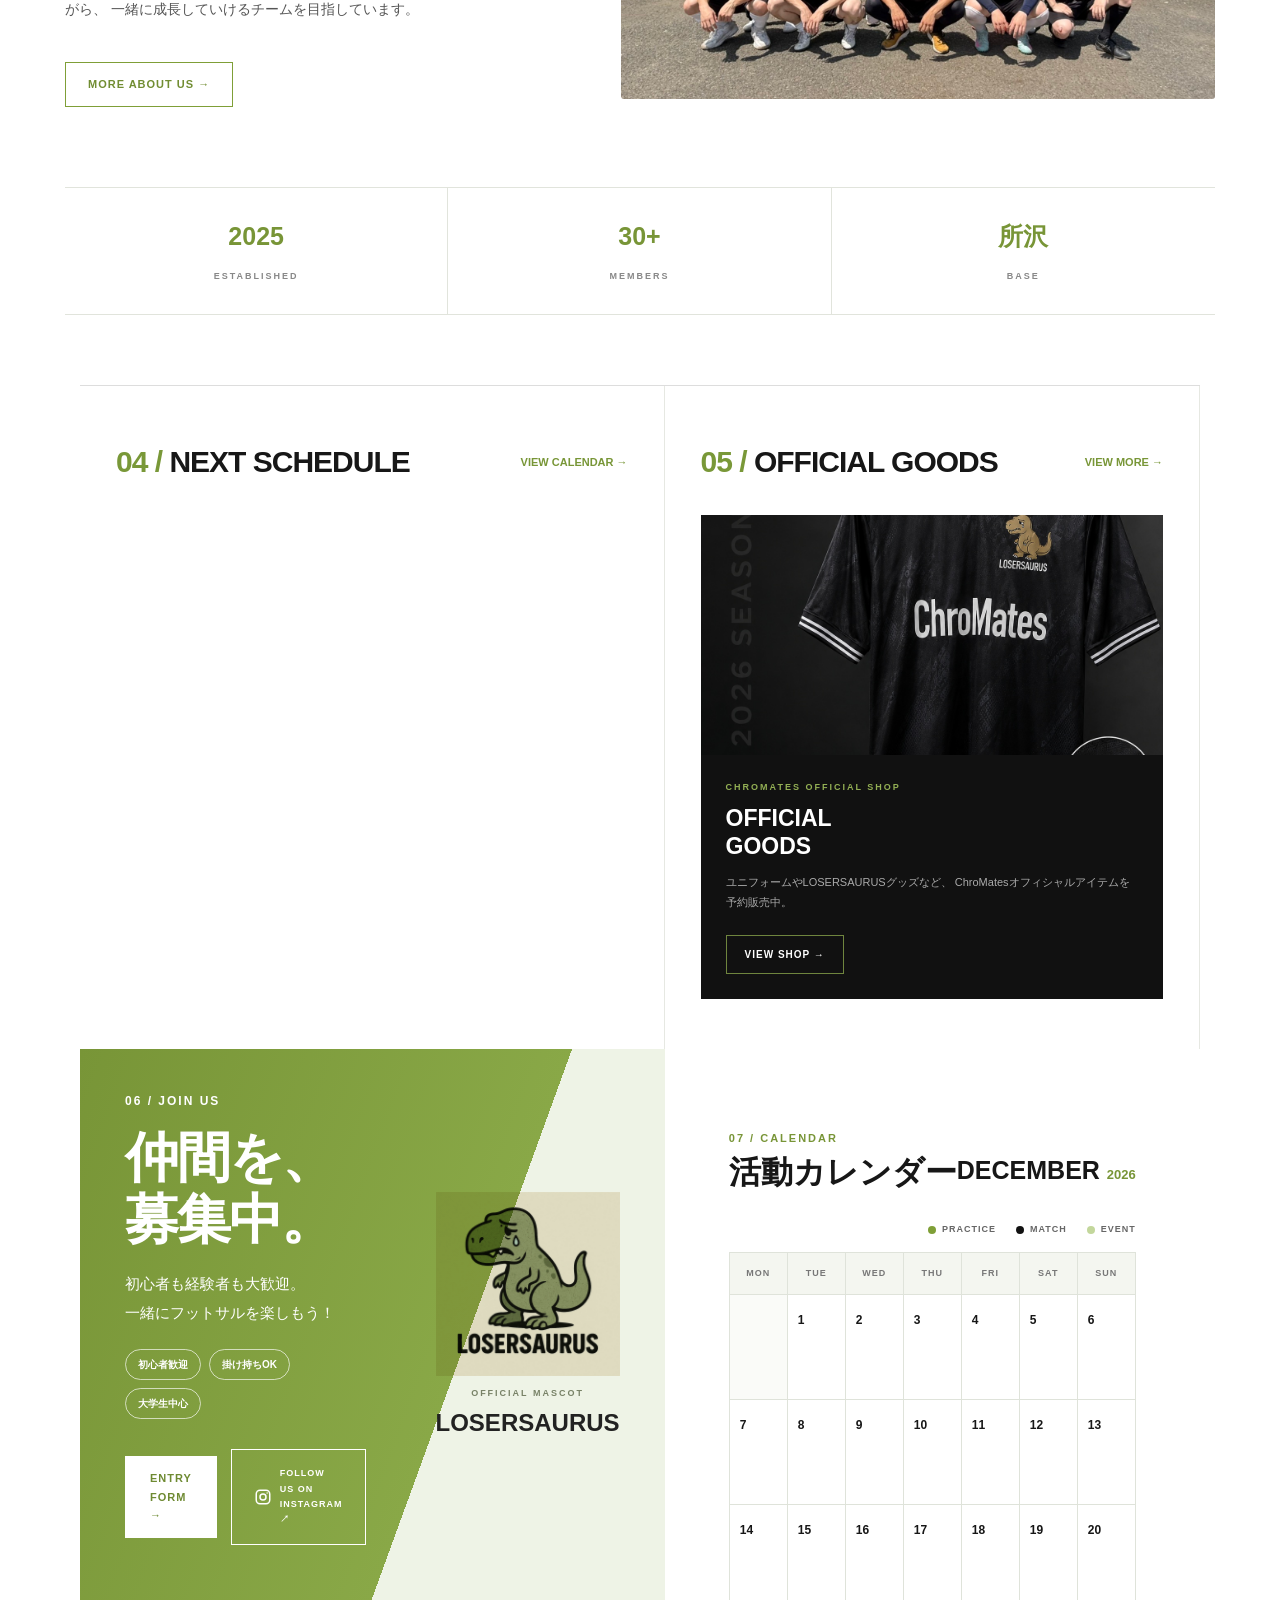
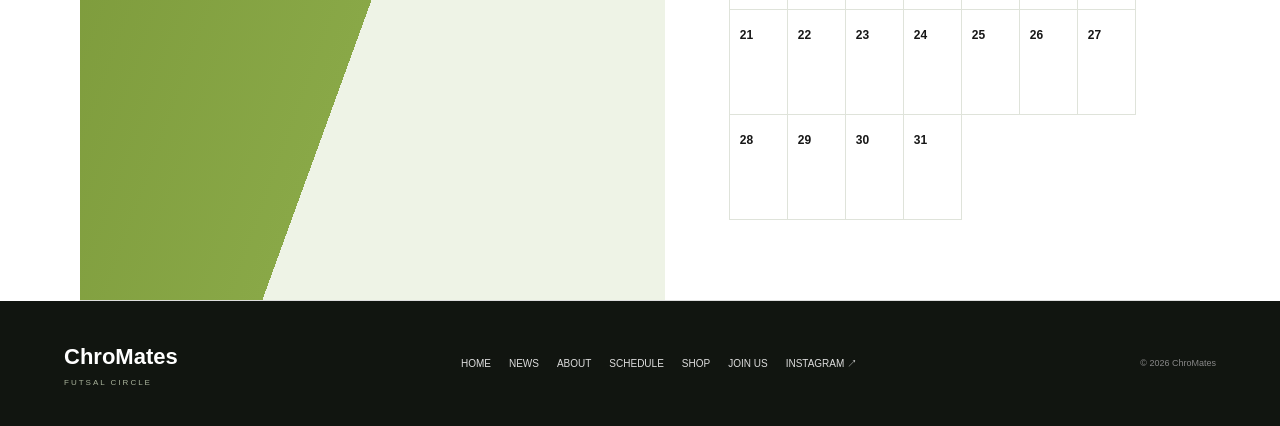
==== commit f7ad22fe: "Merge branch 'main' into update" ====
--- a/Chromates-homepage/index.html
+++ b/Chromates-homepage/index.html
@@ -29,7 +29,7 @@
       <a href="#about">ABOUT</a>
       <a href="#schedule">SCHEDULE</a>
       <a href="#calendar">CALENDAR</a>
-      <a href="#uniform">UNIFORM</a>
+      <a href="shop.html">SHOP</a>
       <a href="#join">JOIN US</a>
     </nav>
 
@@ -224,42 +224,45 @@
 
 </div>
 
-     <!-- UNIFORM -->
+    <!-- OFFICIAL GOODS -->
 <div id="uniform" class="lower-block uniform-block">
 
   <div class="section-heading">
     <h2>
       <span>05 /</span>
-      UNIFORM
+      OFFICIAL GOODS
     </h2>
 
     <a href="shop.html">VIEW MORE →</a>
   </div>
 
-
   <div class="uniform-card">
 
     <div class="uniform-image">
-      <img src="images/uniform.jpg" alt="ChroMates ユニフォーム">
+      <img
+        src="images/goods/uniform.jpg"
+        alt="ChroMates オフィシャルグッズ"
+      >
     </div>
 
     <div class="uniform-info">
 
       <p class="uniform-label">
-        2026 OFFICIAL UNIFORM
+        CHROMATES OFFICIAL SHOP
       </p>
 
       <h3>
-        ChroMates<br>
-        ORIGINAL UNIFORM
+        OFFICIAL<br>
+        GOODS
       </h3>
 
       <p class="uniform-description">
-        ChroMatesオリジナルデザインの公式ユニフォーム。
+        ユニフォームやLOSERSAURUSグッズなど、
+        ChroMatesオフィシャルアイテムを予約販売中。
       </p>
 
       <a href="shop.html" class="uniform-button">
-        PURCHASE →
+        VIEW SHOP →
       </a>
 
     </div>
@@ -267,9 +270,7 @@
   </div>
 
 </div>
-
-</section>
-
+      
     <!-- JOIN US -->
 <section id="join" class="join-section">
 
@@ -404,7 +405,7 @@
       <a href="#news">NEWS</a>
       <a href="#about">ABOUT</a>
       <a href="#schedule">SCHEDULE</a>
-      <a href="#uniform">UNIFORM</a>
+      <a href="shop.html">SHOP</a>
       <a href="#join">JOIN US</a>
 
       <a
--- a/Chromates-homepage/style.css
+++ b/Chromates-homepage/style.css
@@ -4008,3 +4008,67 @@
   }
 
 }
+
+/* =========================
+   JOIN INSTAGRAM
+========================= */
+
+.join-actions {
+  display: flex;
+  align-items: center;
+  gap: 14px;
+
+  margin-top: 30px;
+}
+
+.join-instagram {
+  display: inline-flex;
+  align-items: center;
+  justify-content: center;
+  gap: 8px;
+
+  padding: 16px 22px;
+
+  border: 1px solid currentColor;
+
+  color: inherit;
+
+  text-decoration: none;
+
+  font-size: 9px;
+  font-weight: 800;
+  letter-spacing: 1px;
+
+  transition: 0.25s;
+}
+
+.join-instagram svg {
+  flex-shrink: 0;
+}
+
+.join-instagram:hover {
+  background: #111;
+  border-color: #111;
+  color: #fff;
+
+  transform: translateY(-2px);
+}
+
+
+/* スマホ */
+
+@media (max-width: 600px) {
+
+  .join-actions {
+    align-items: stretch;
+    flex-direction: column;
+  }
+
+  .join-actions .join-entry,
+  .join-instagram {
+    width: 100%;
+    text-align: center;
+    justify-content: center;
+  }
+
+}
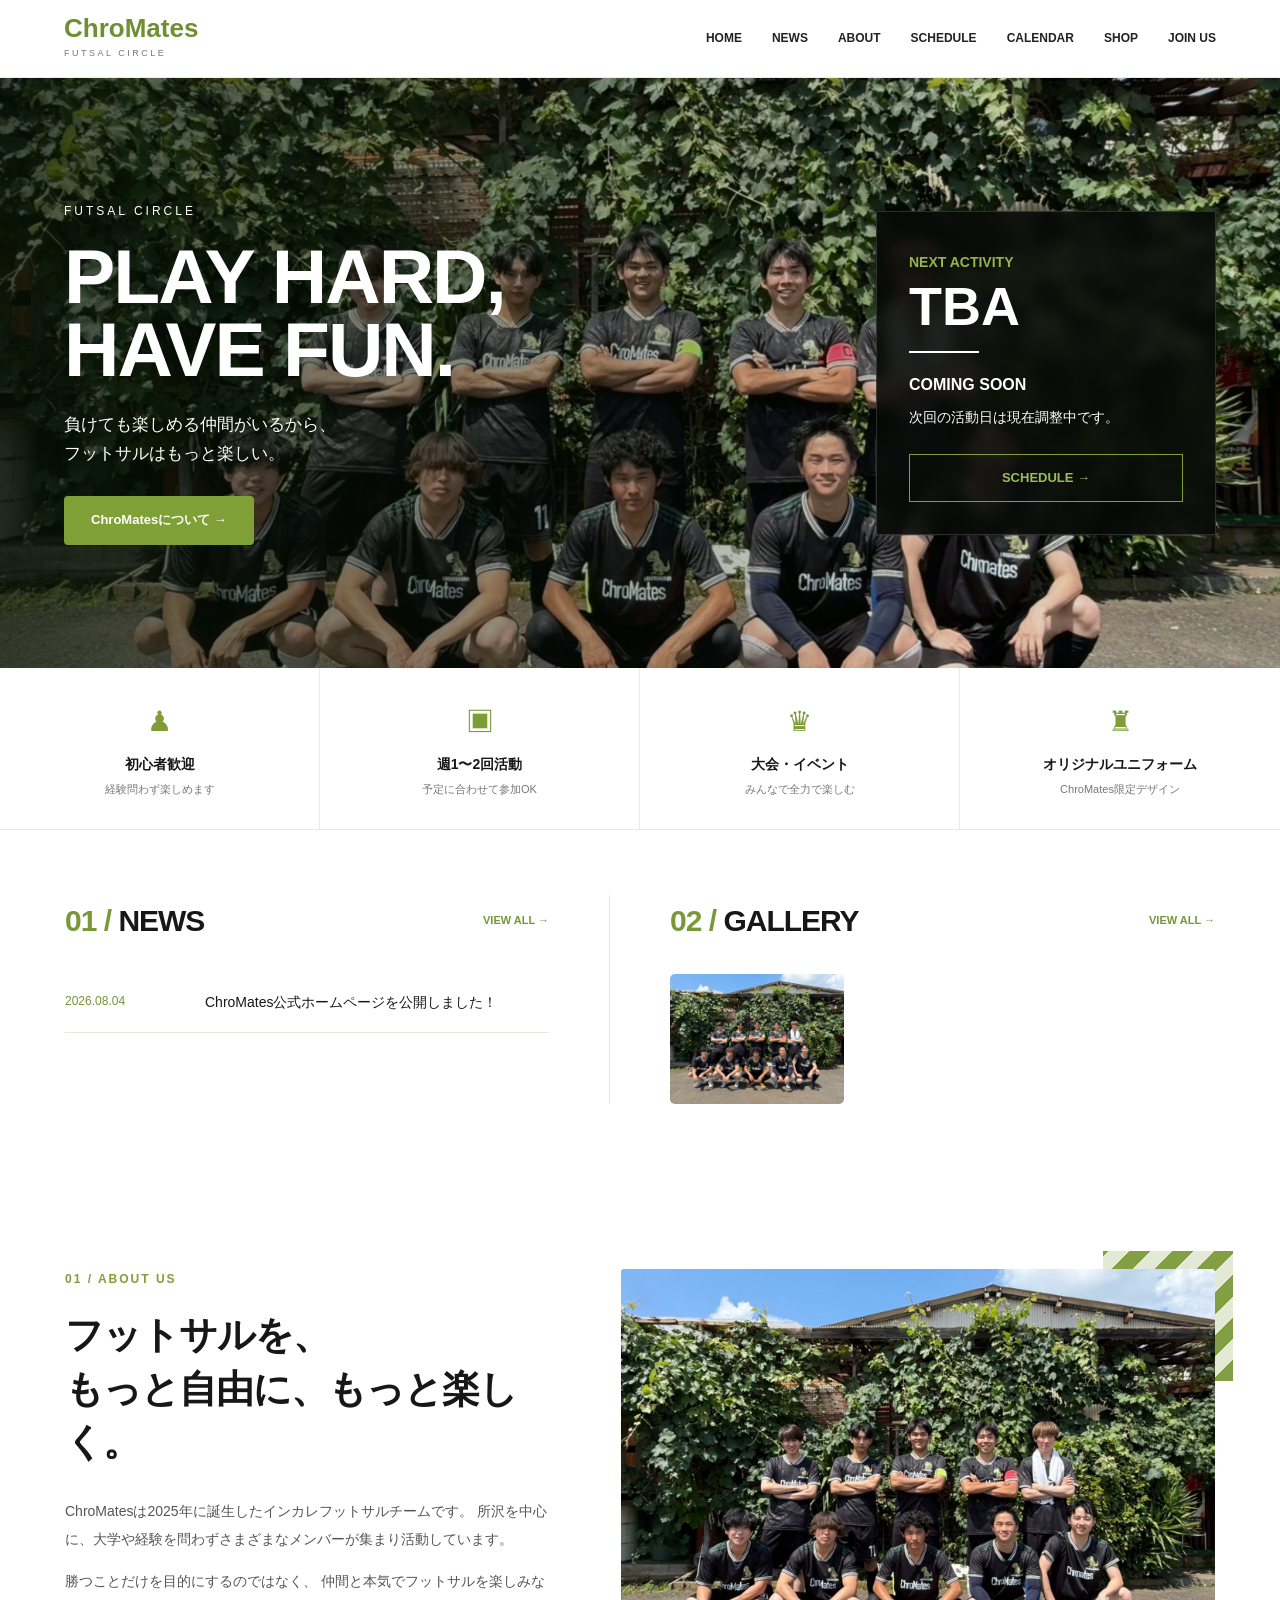
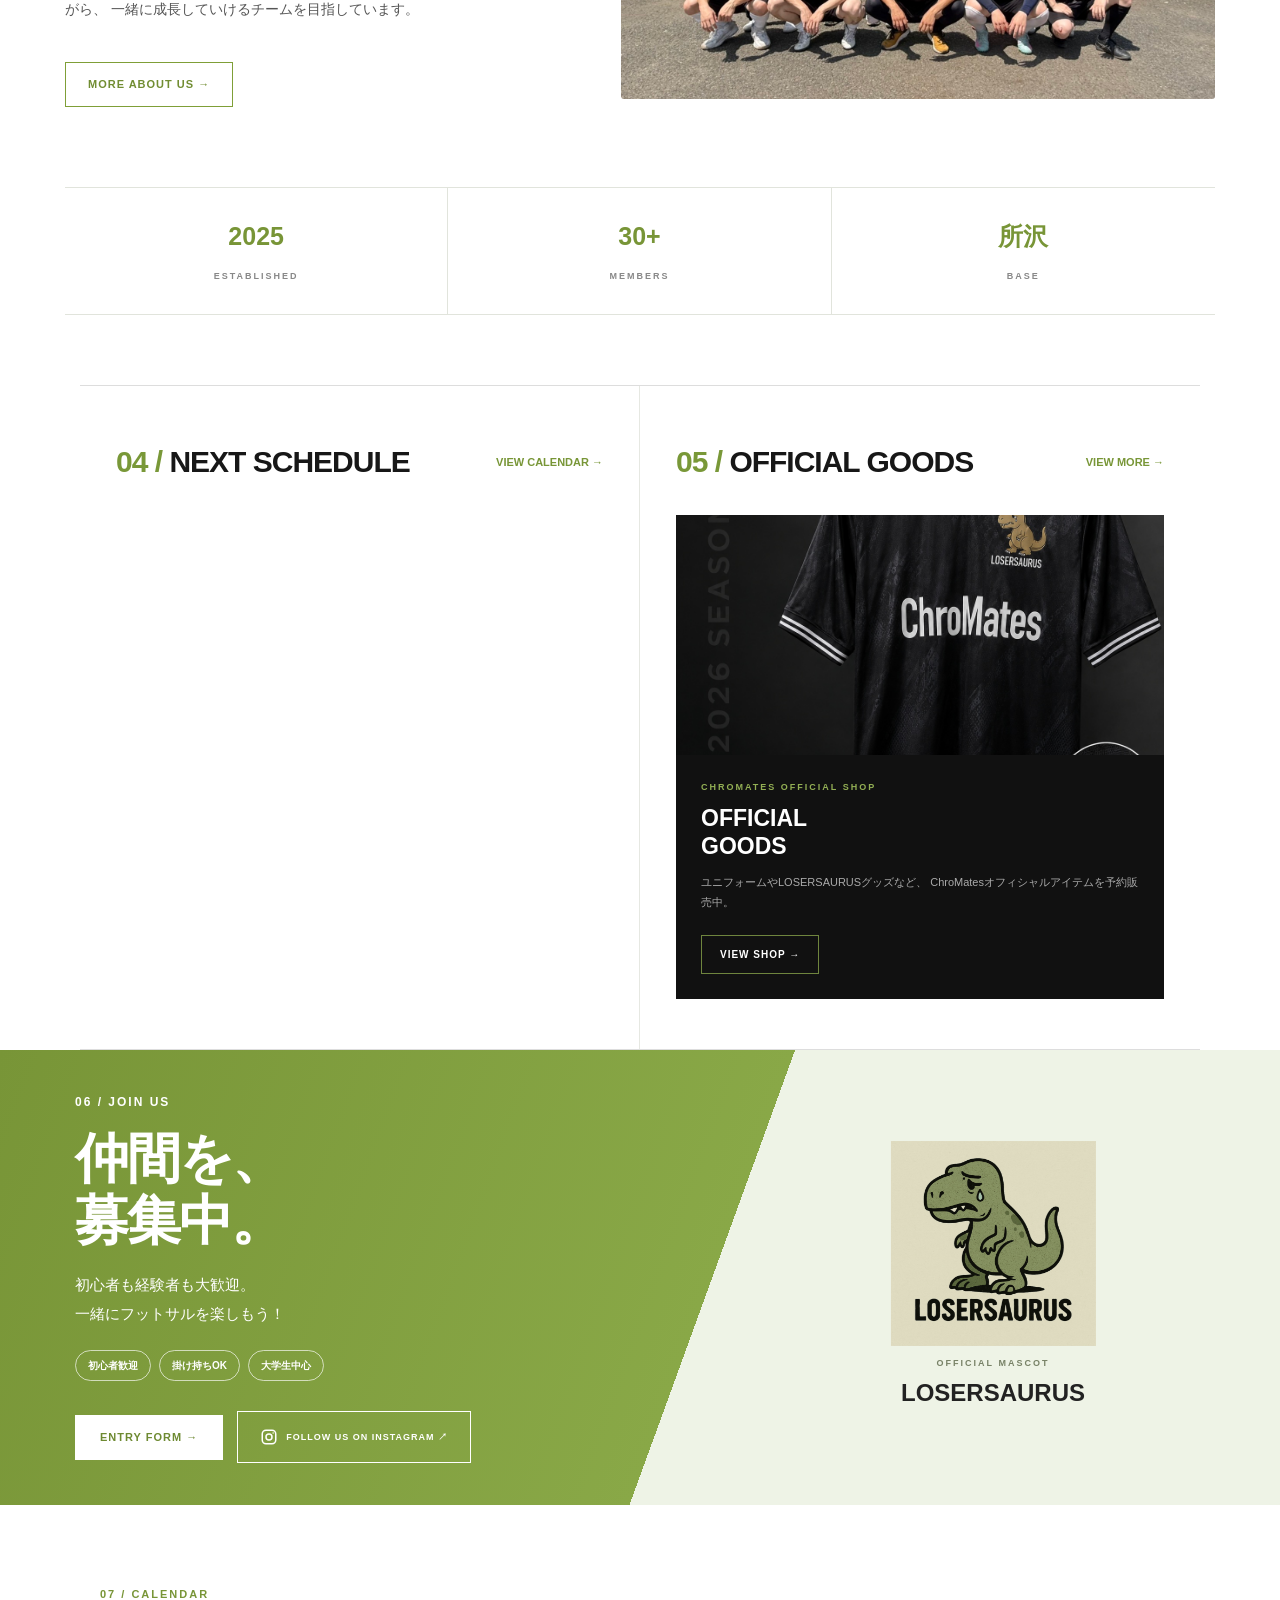
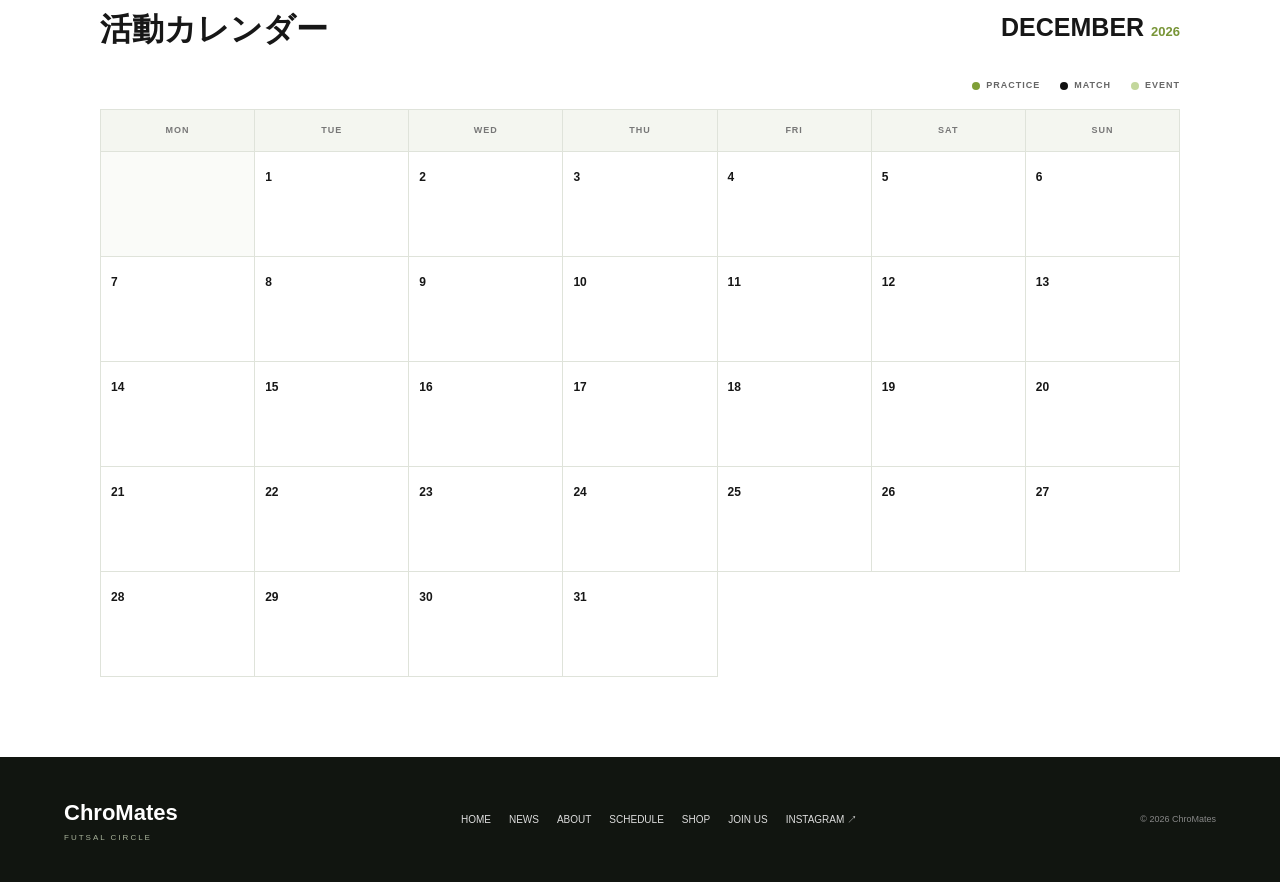
==== commit 60aeca4c: "Update index.html" ====
--- a/Chromates-homepage/index.html
+++ b/Chromates-homepage/index.html
@@ -270,7 +270,8 @@
   </div>
 
 </div>
-      
+
+</section>
     <!-- JOIN US -->
 <section id="join" class="join-section">
 
